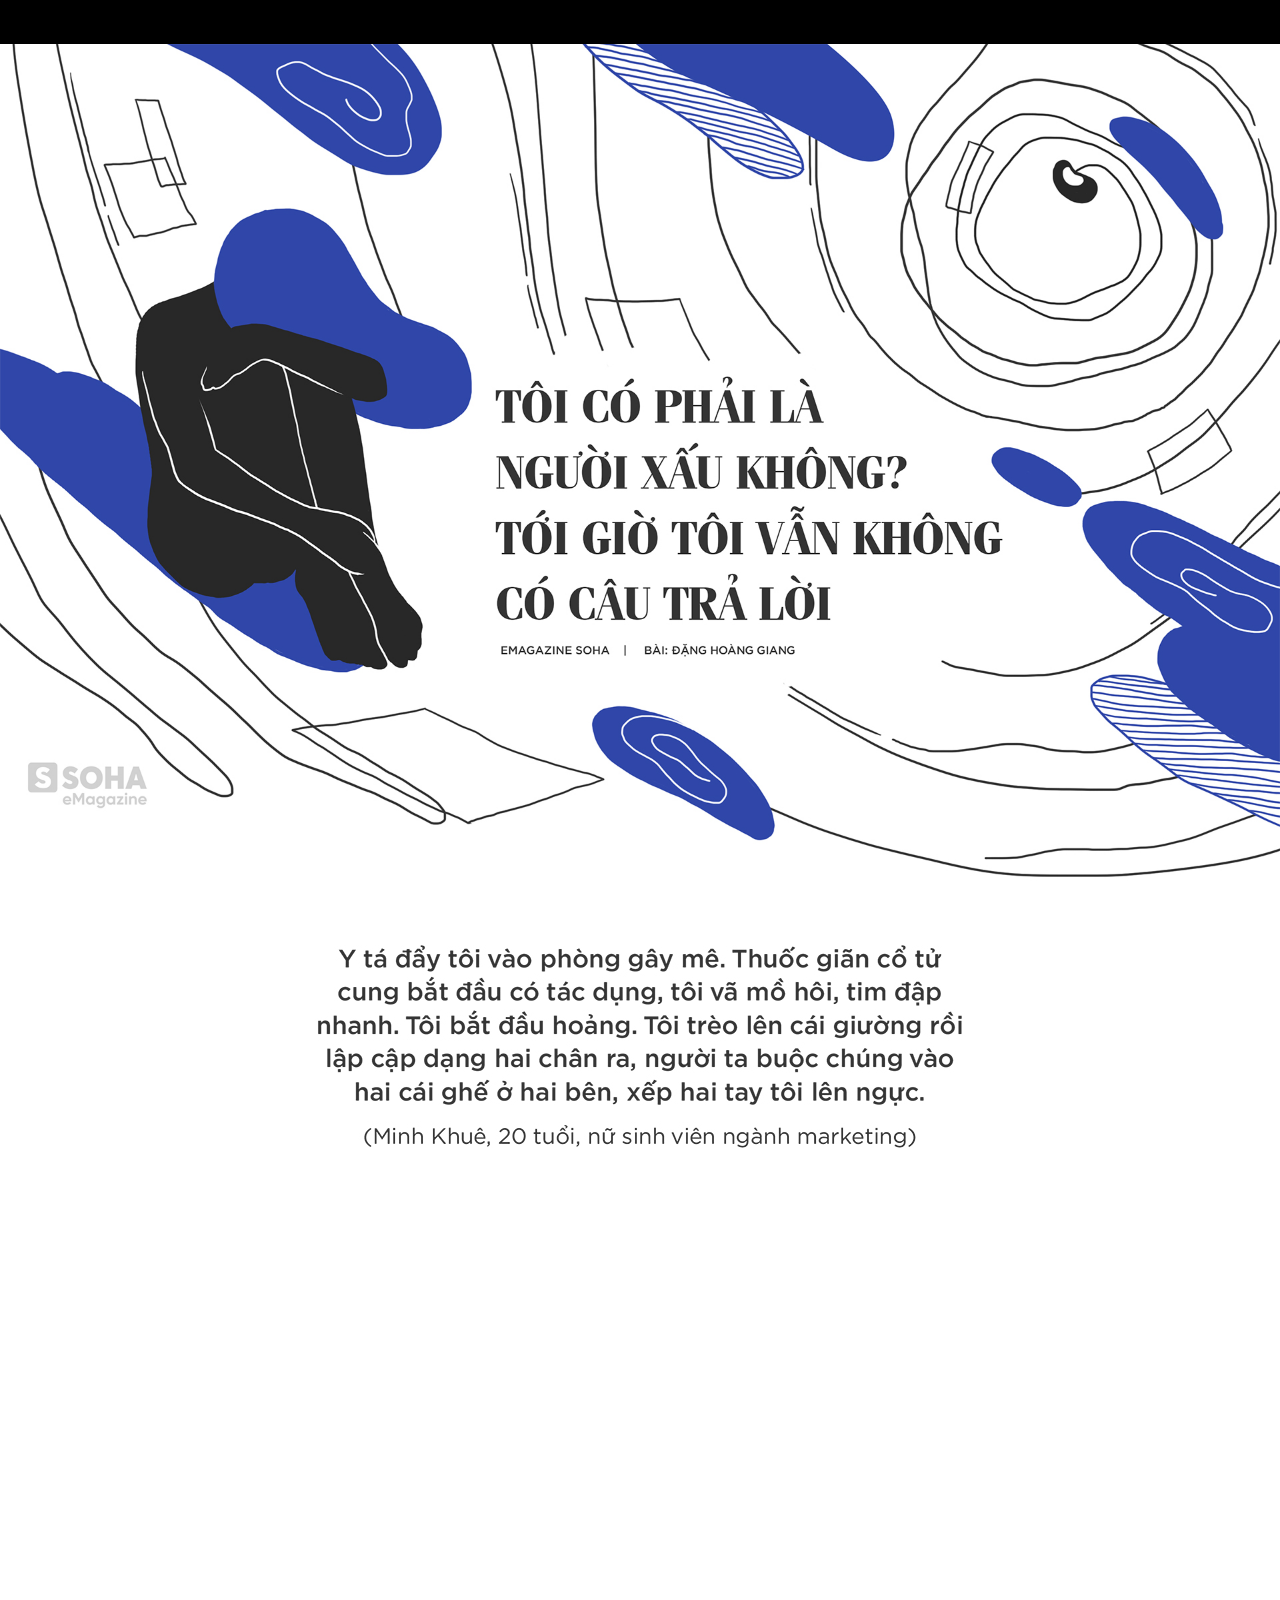
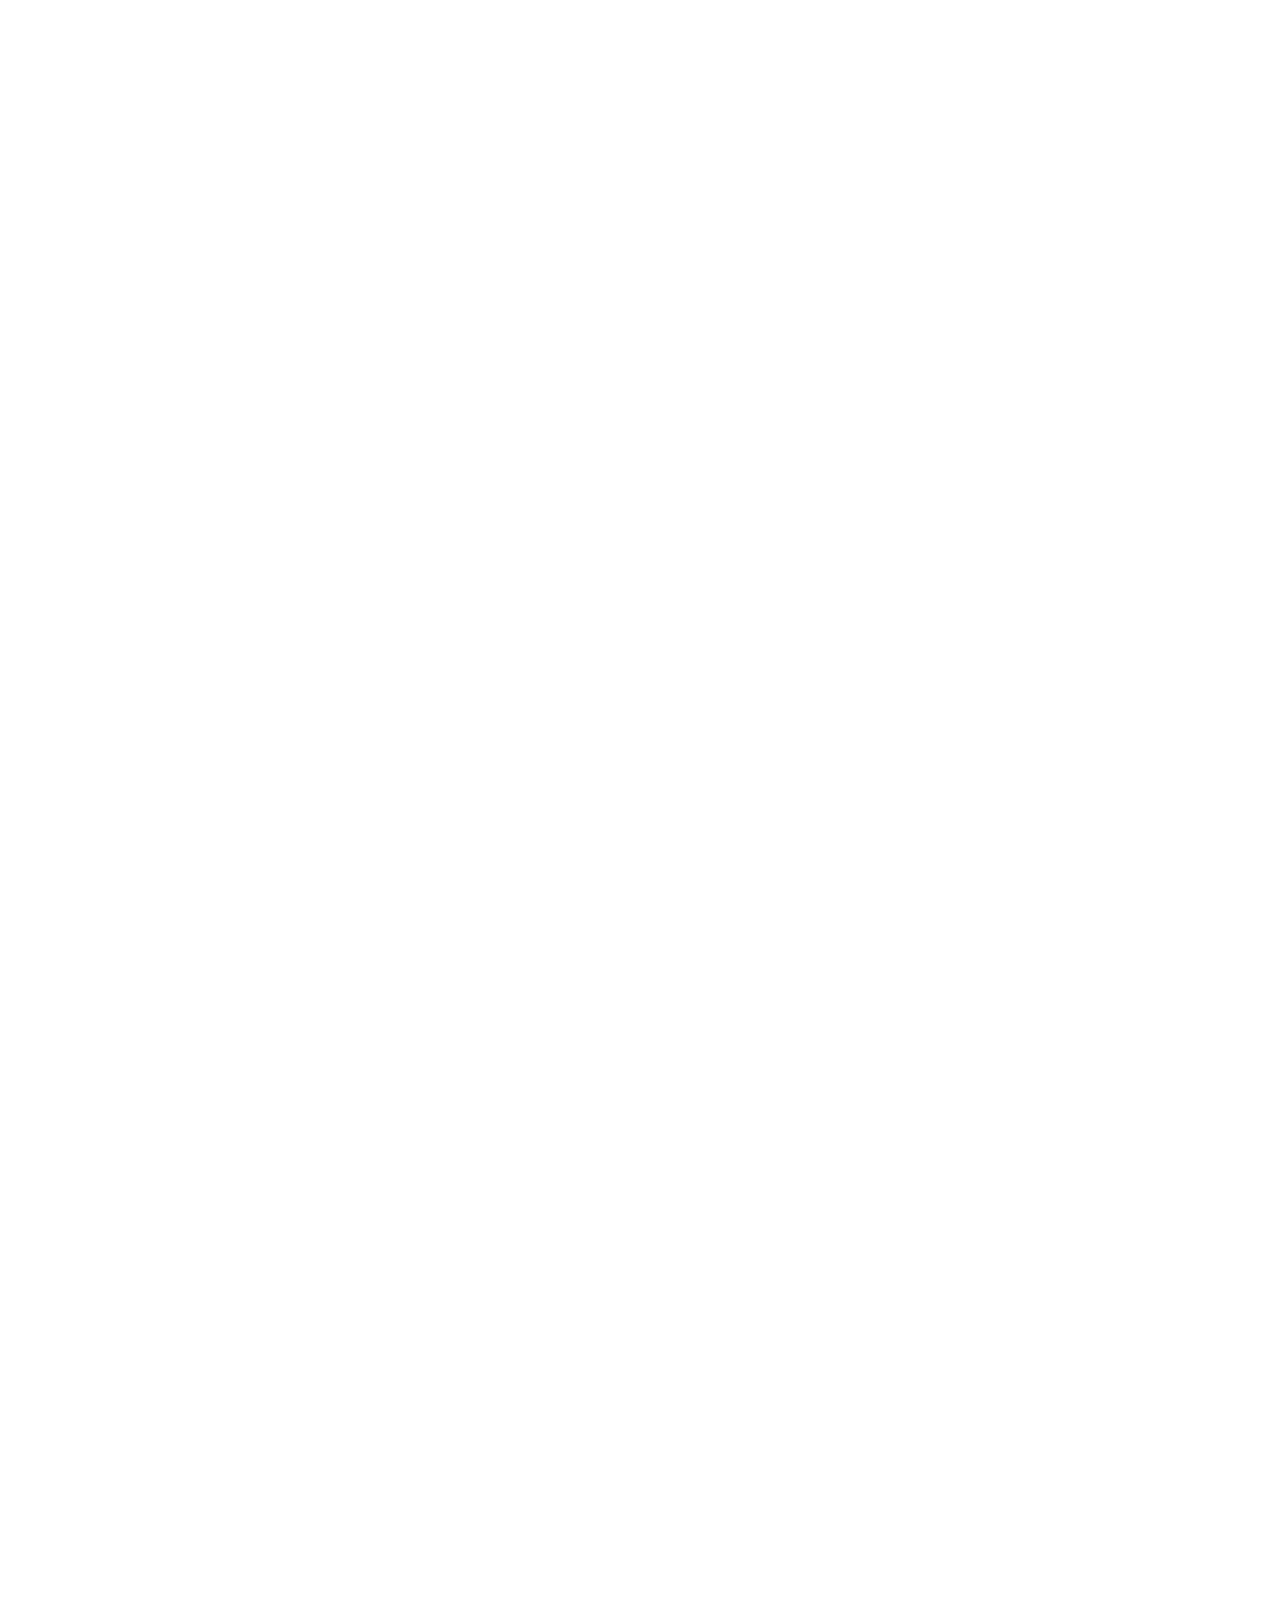
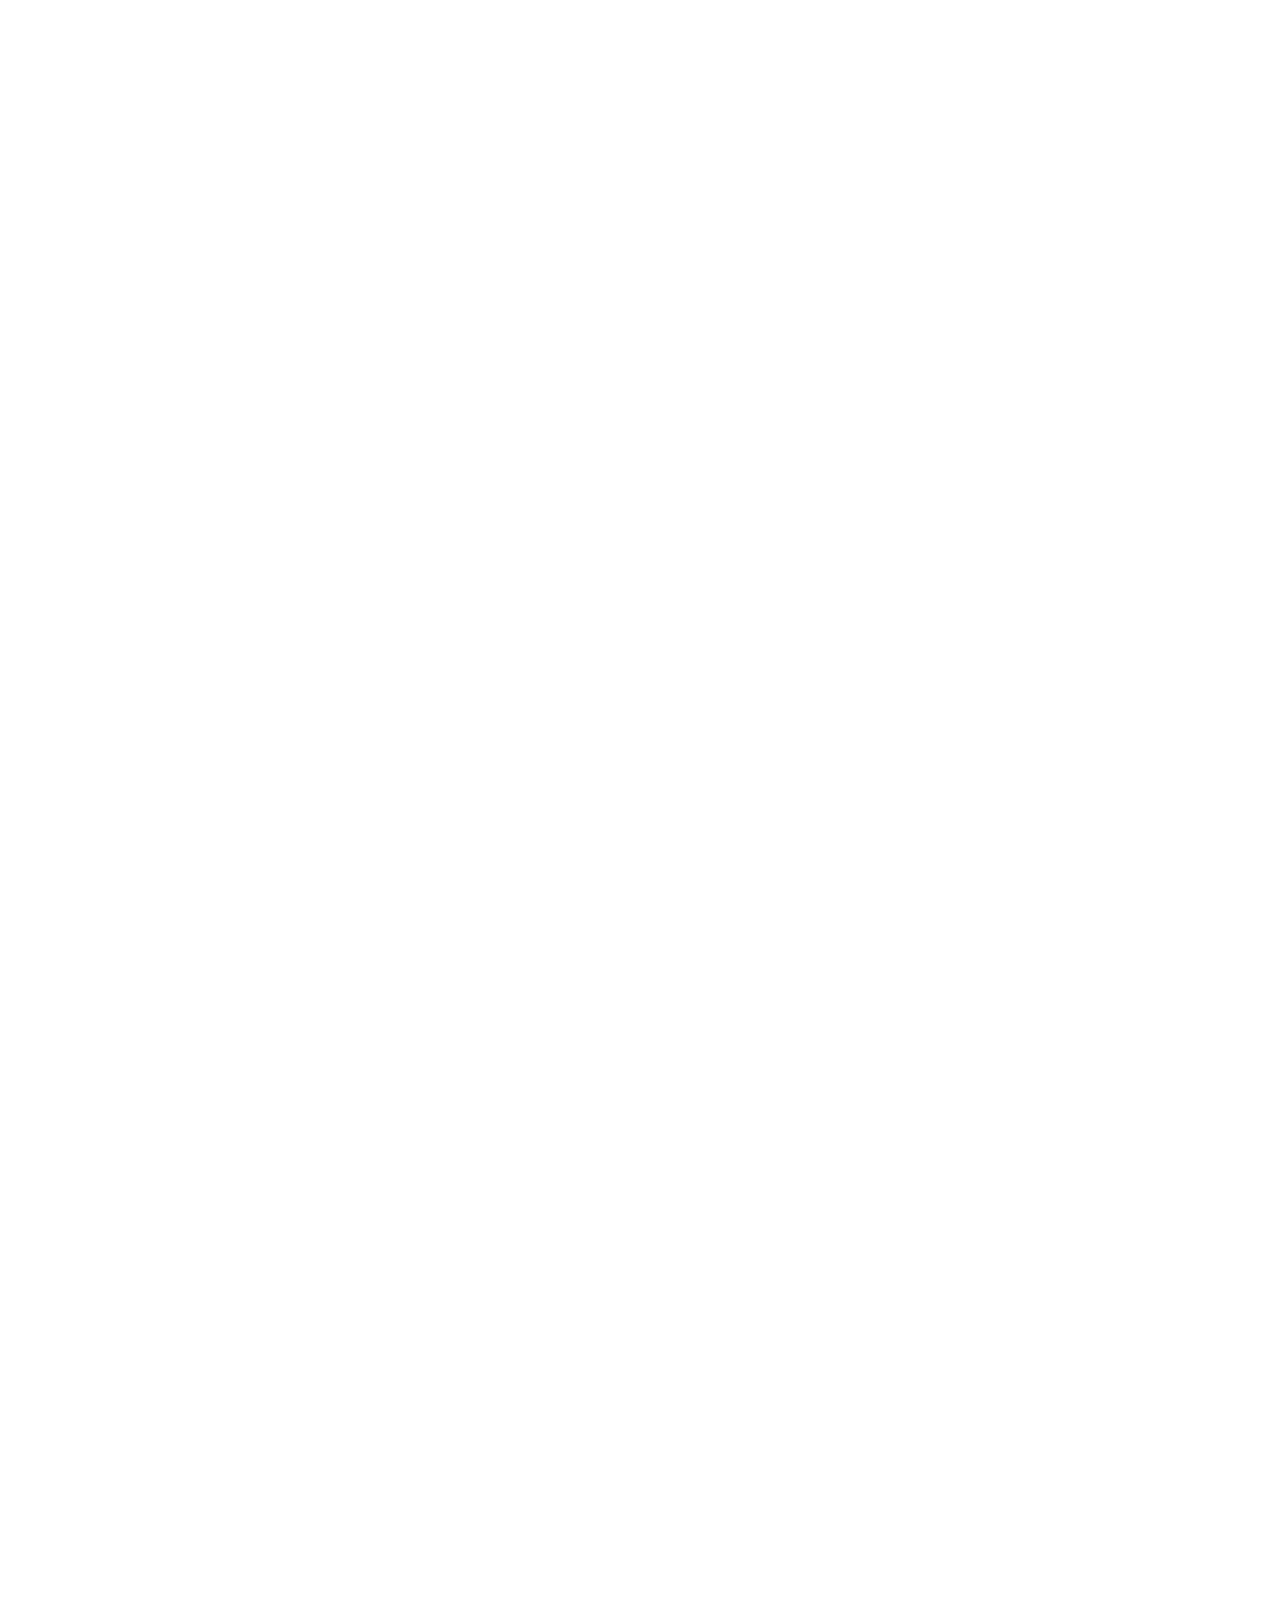
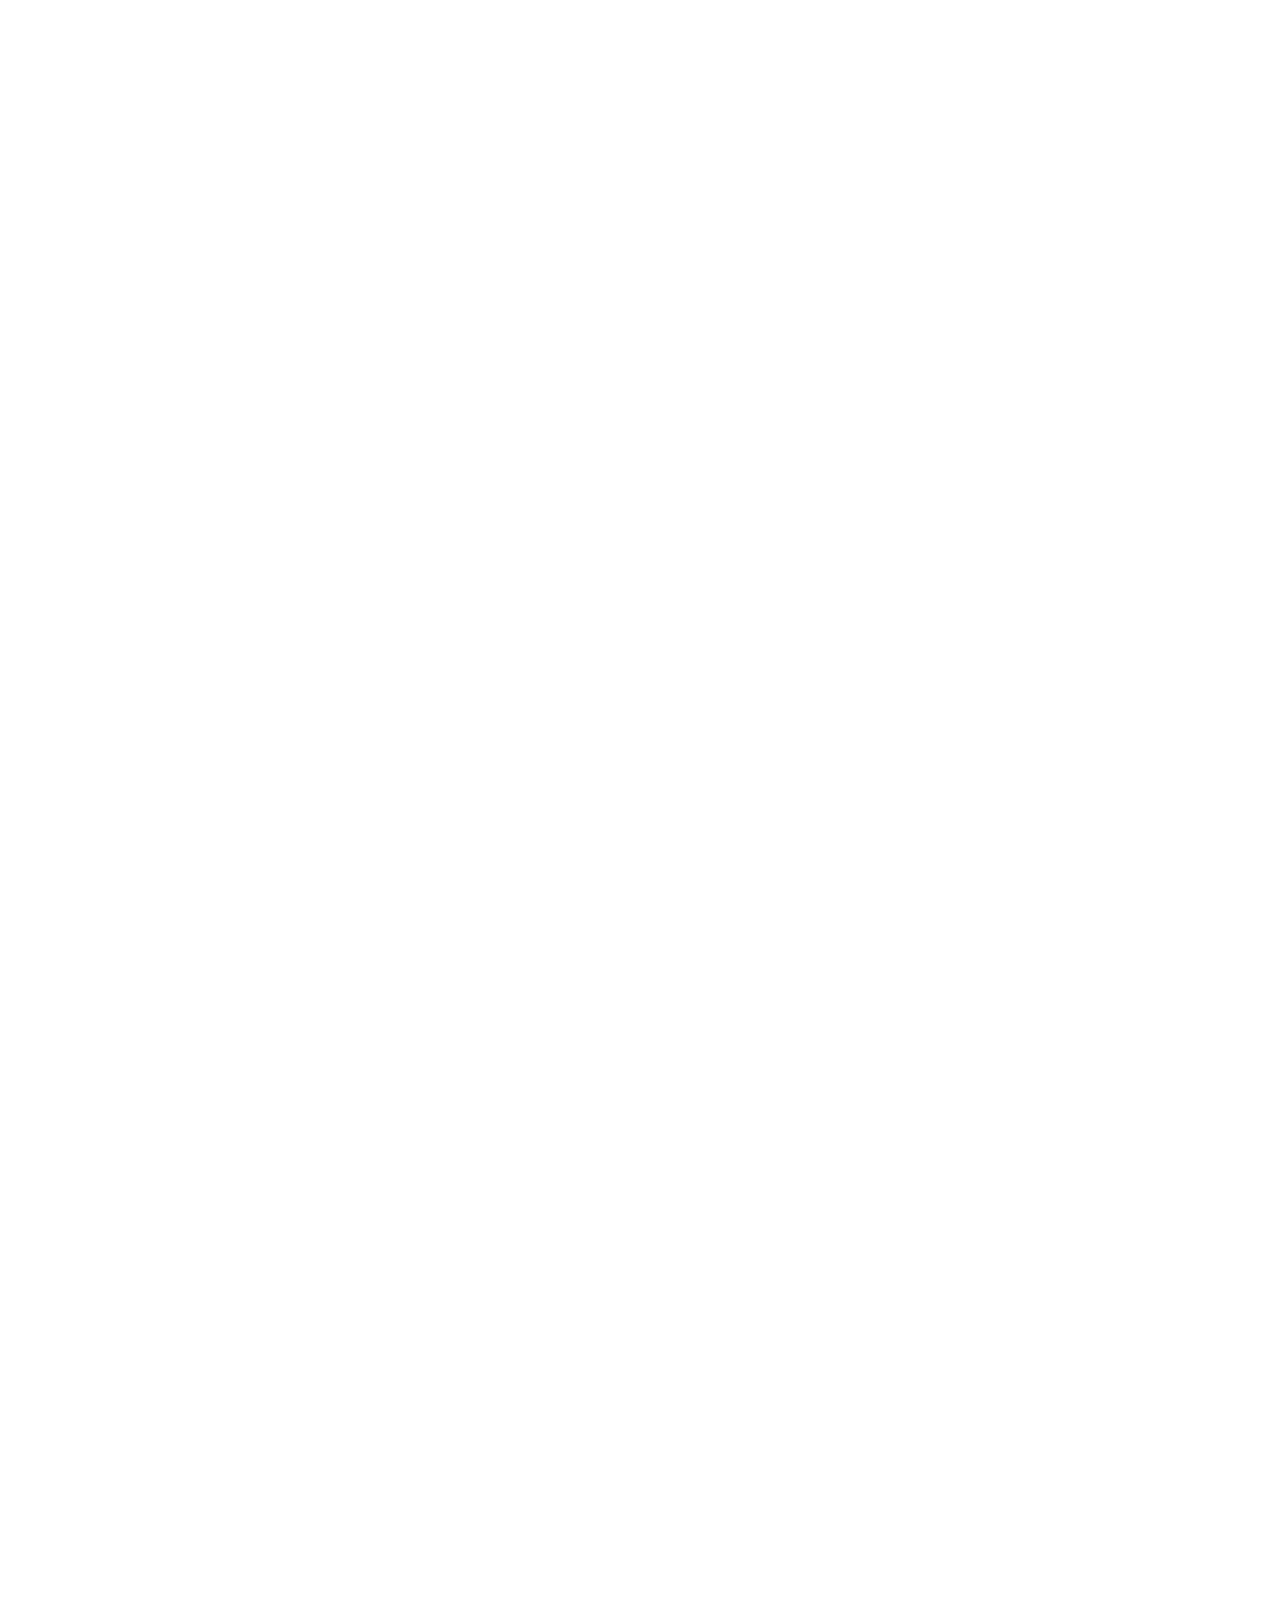
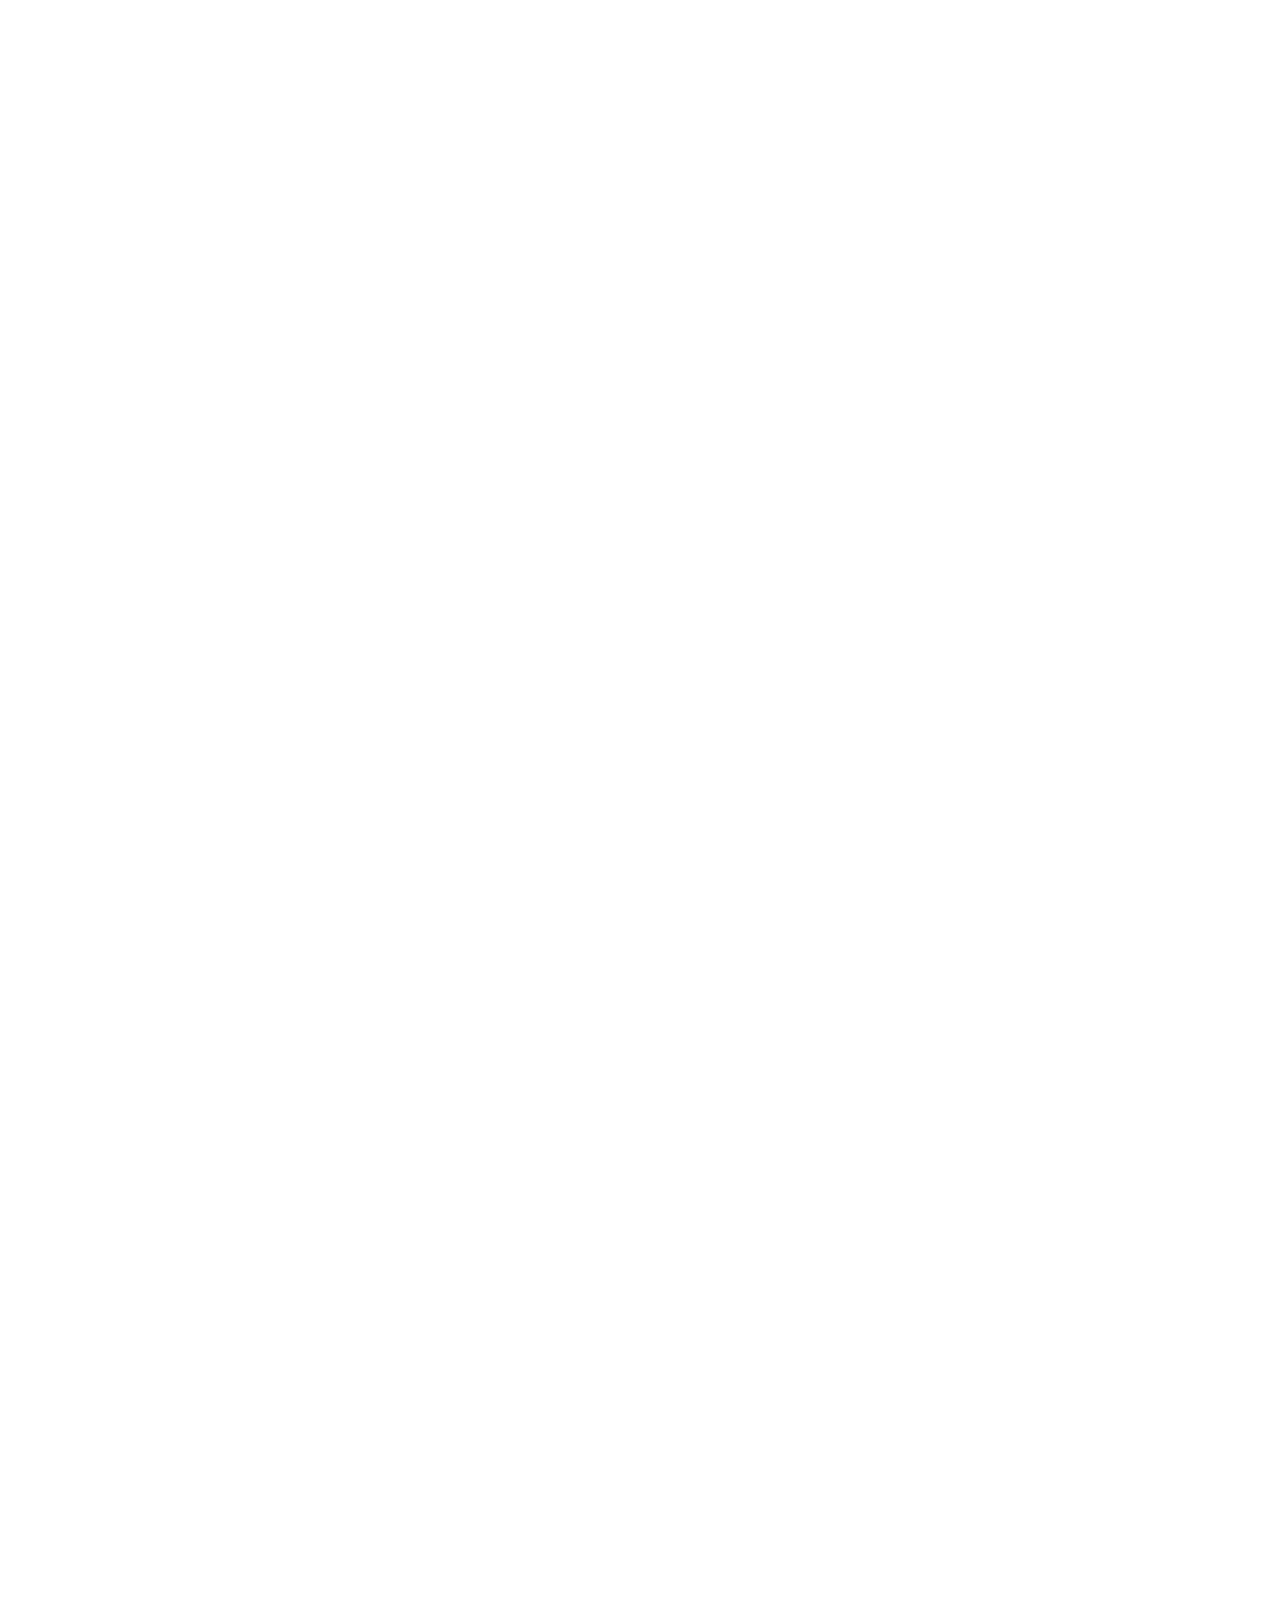
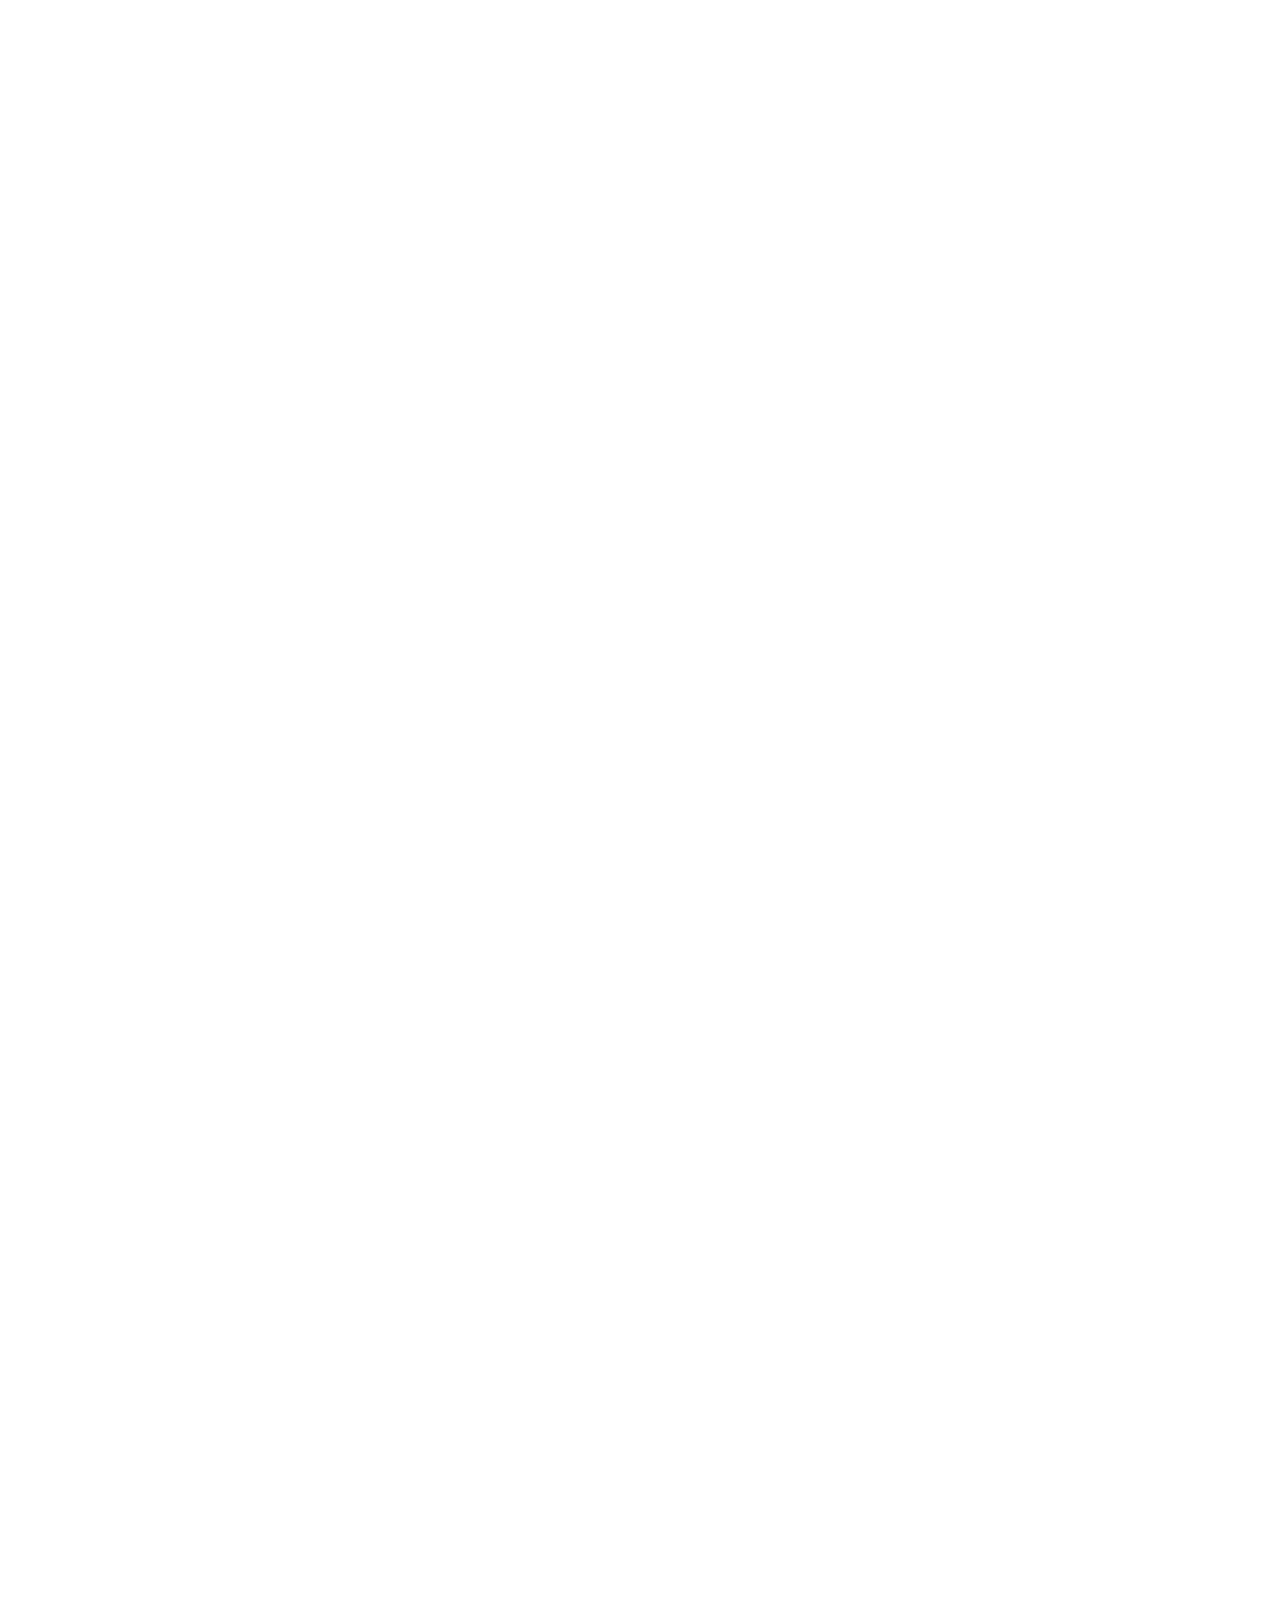
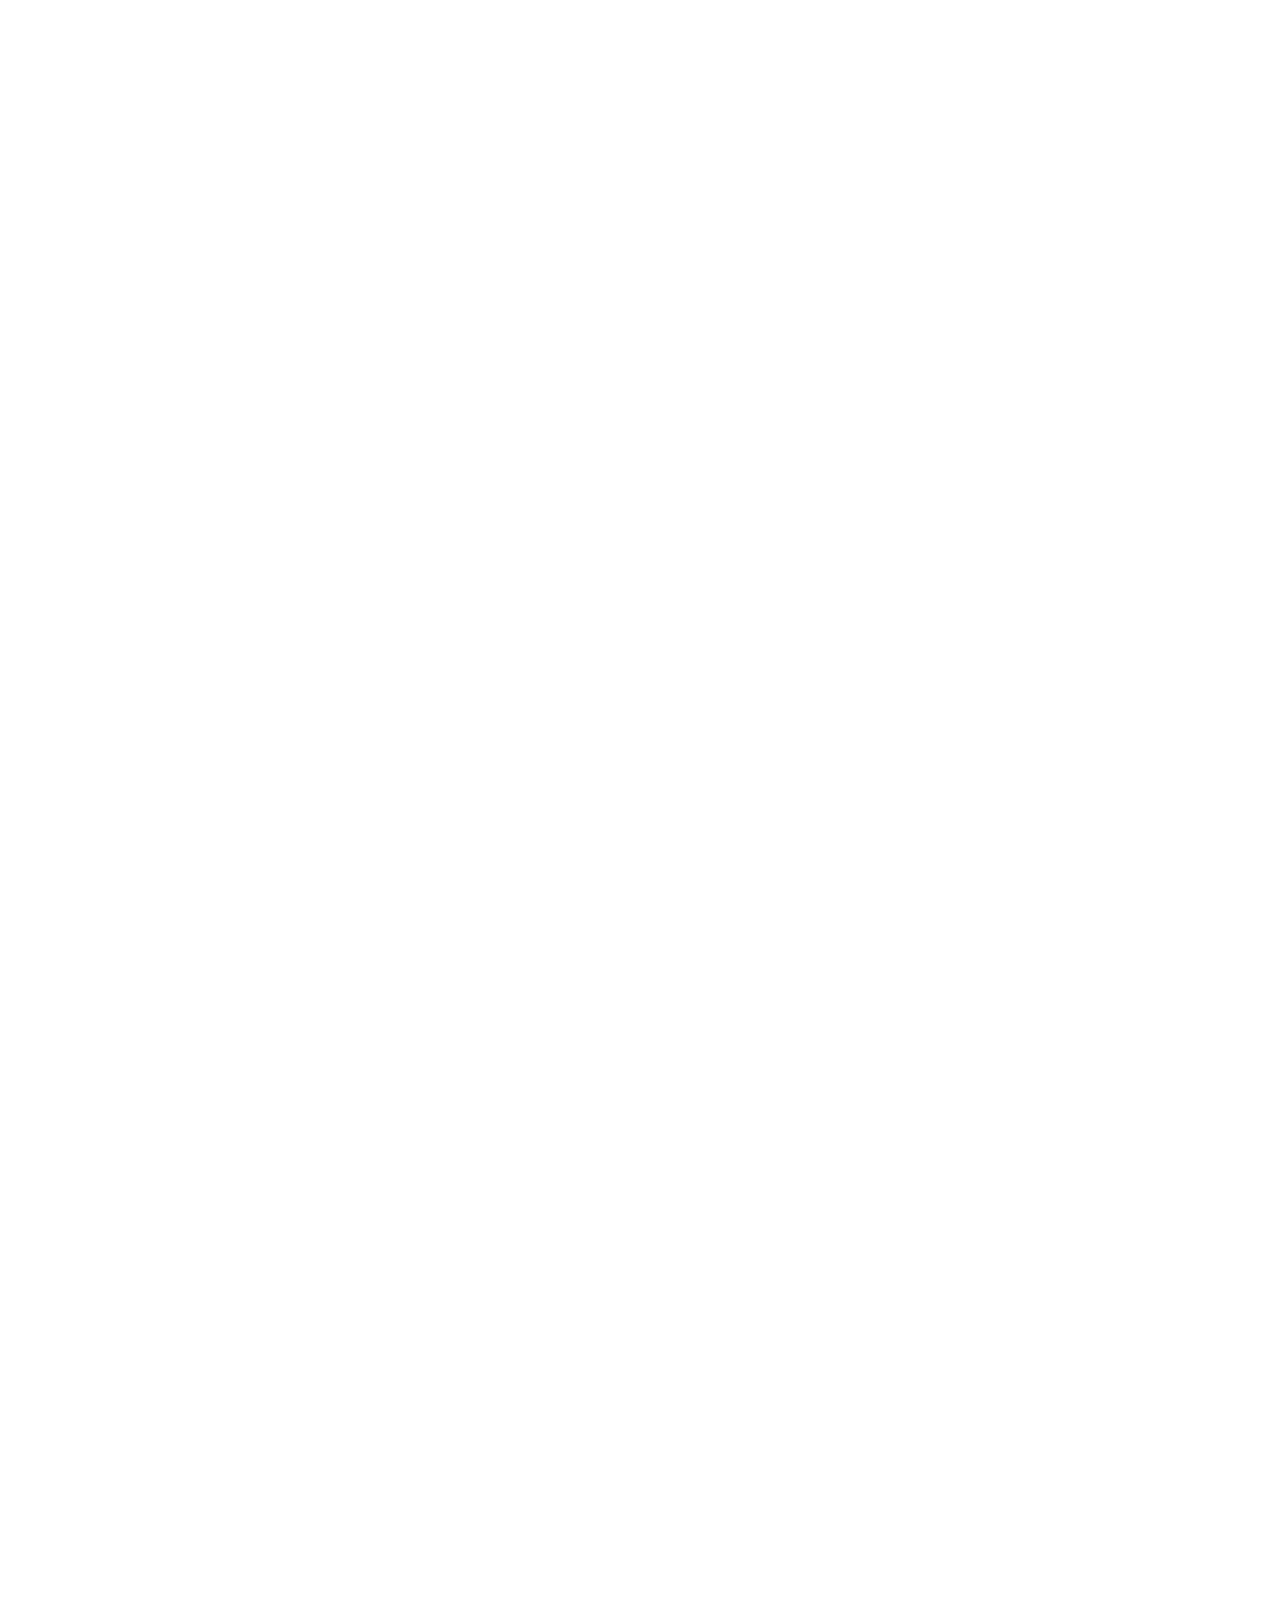
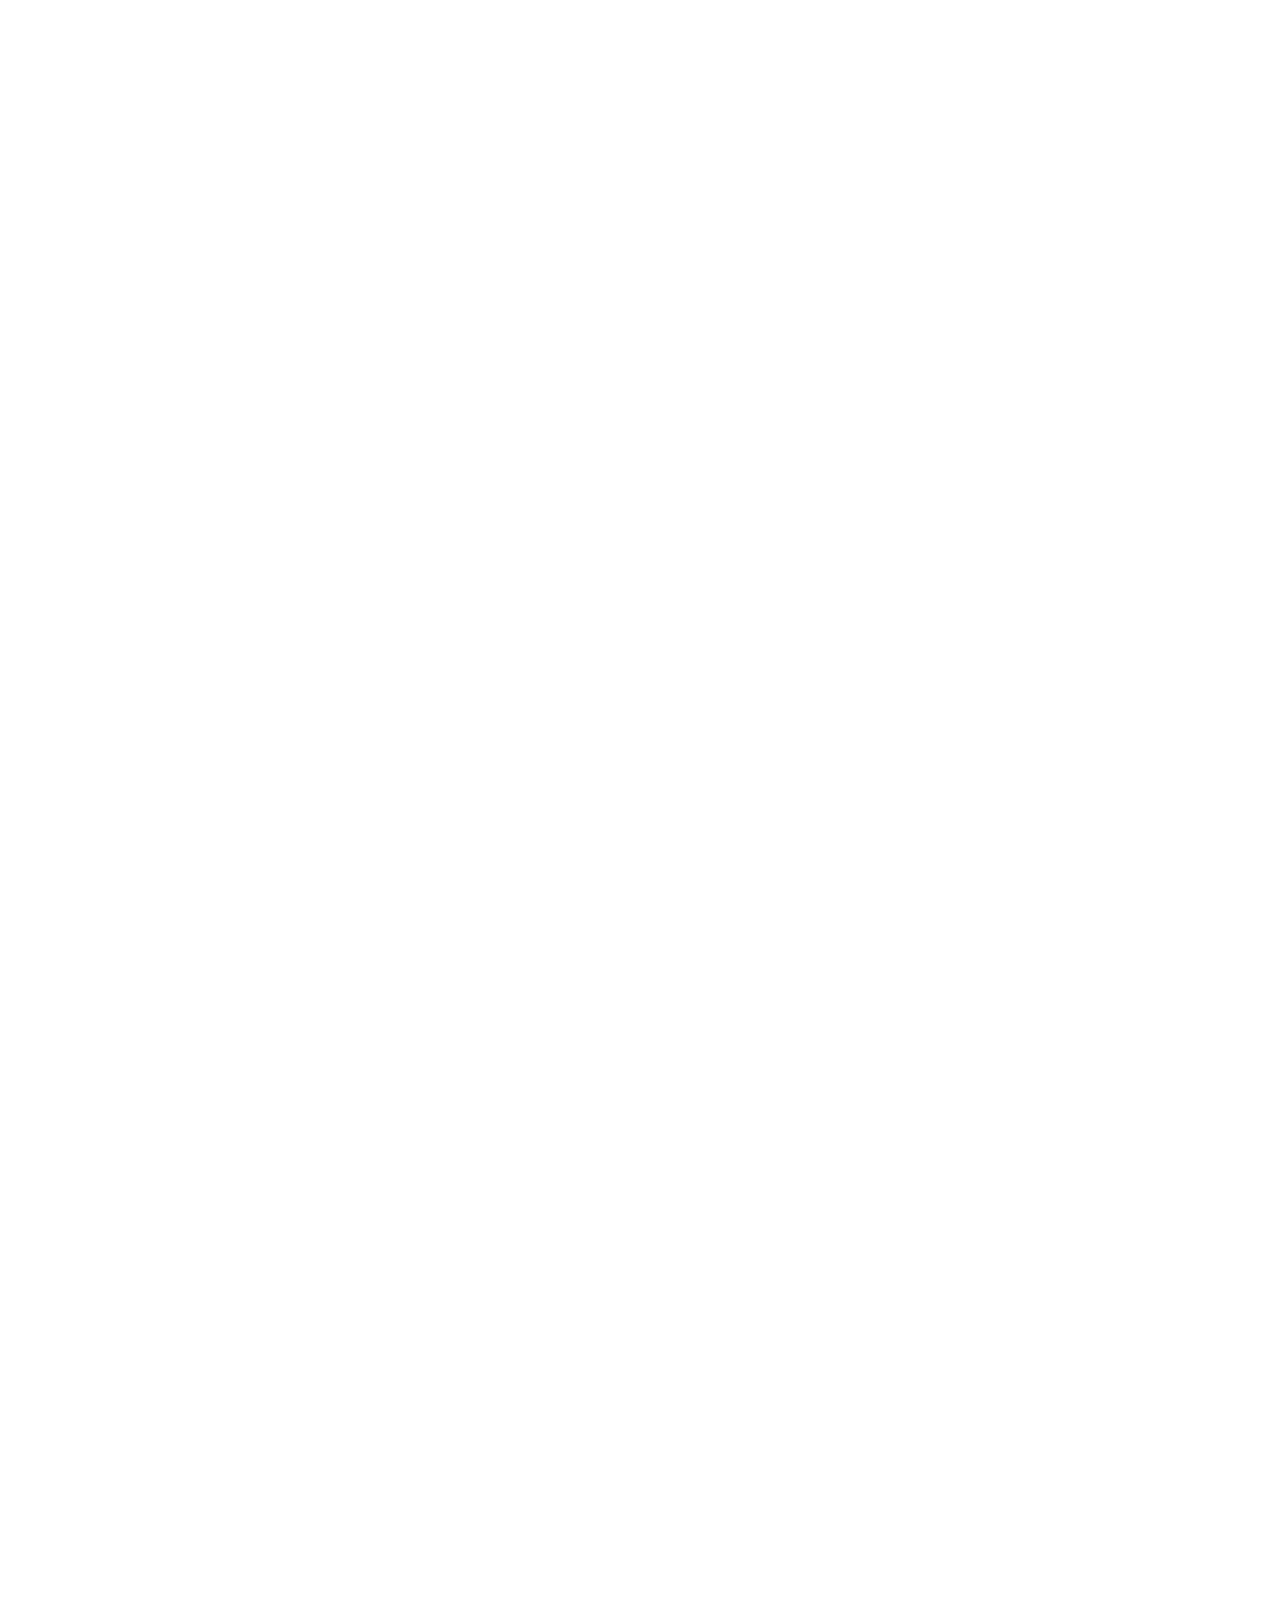
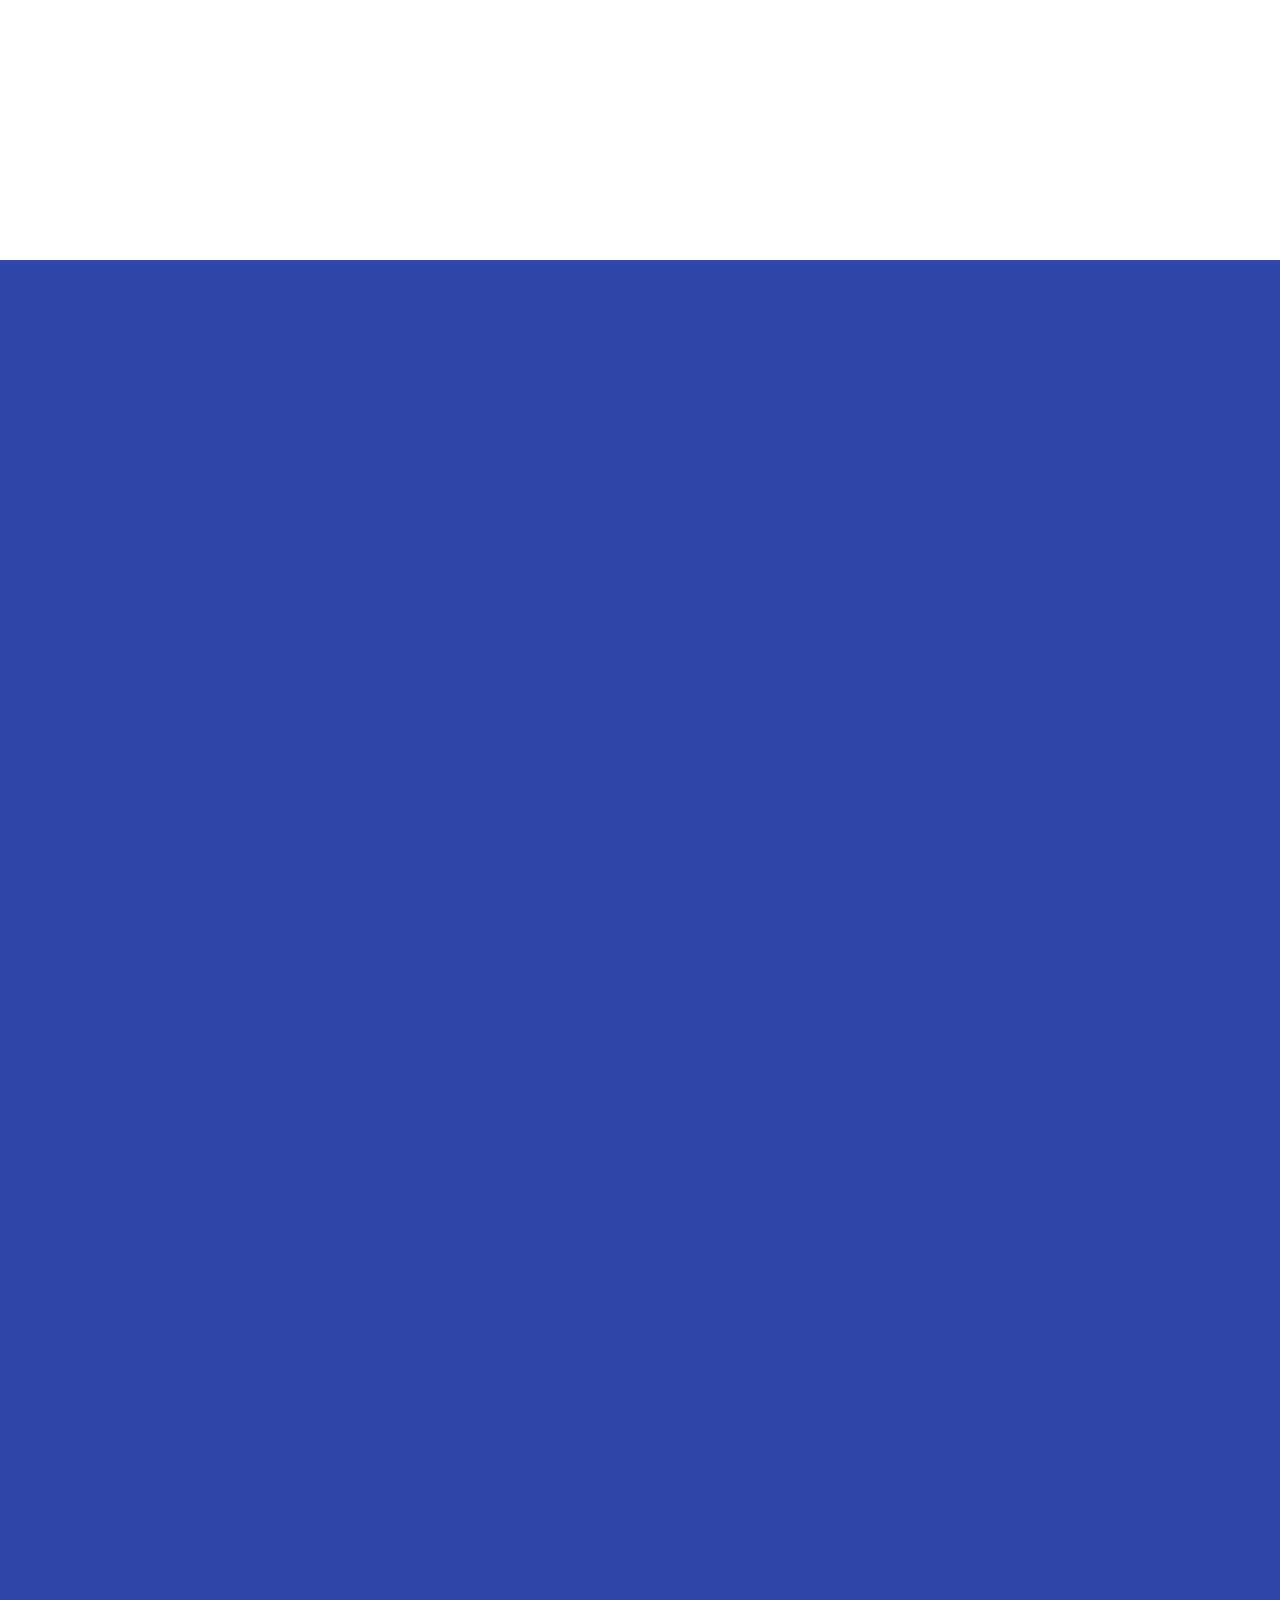
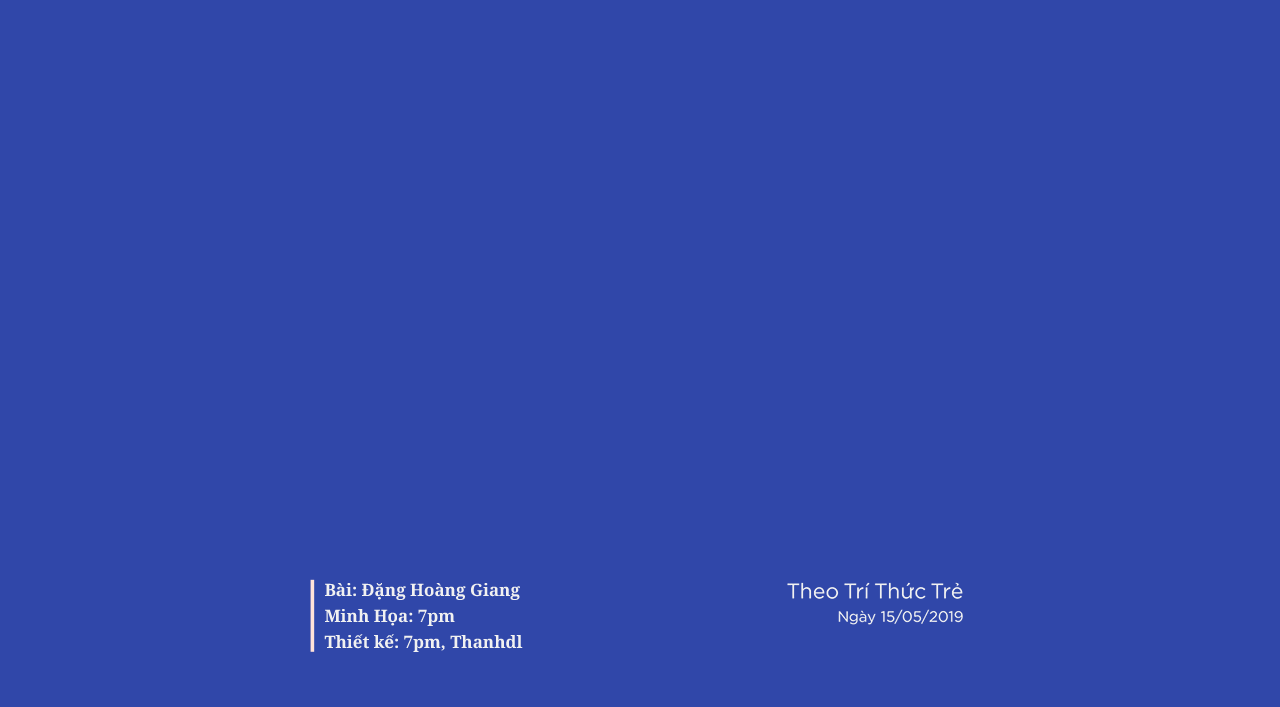
==== web/index.html @ 138446ac "z" ====
<!DOCTYPE html>
<html lang="en">
<head>
    <meta charset="UTF-8">
    <meta name="viewport" content="width=device-width, initial-scale=1.0">
    <meta http-equiv="X-UA-Compatible" content="ie=edge">
    <title>Tôi có phải là người xấu không? Tới giờ tôi vẫn không có câu trả lời</title>
    <link rel="stylesheet" href="css/reset.css">
    <link rel="stylesheet" href="css/fonts.css">
    <link rel="stylesheet" href="css/animate.css">
    <link rel="stylesheet" href="css/style.css">
    <script src="js/jquery-3.3.1.min.js"></script>
    <script src="js/wow.min.js"></script>
    <script>
        $(document).ready(function() {
            new WOW().init();
        })
    </script>
</head>
<body>
    <div class="emag-wrapper">
        <div class="emag-cover">
            <img src="images/cover.jpg" alt="">
        </div>

        <div class="emag-sapo w660">
            <img src="images/sapo.jpg" alt="">
        </div>

        <div class="emag-quote w980 wow fadeInUp" data-wow-duration="1s">
            <div class="w660">
                <p class="emag-quote-head"><span>Lời tòa soạn:</span></p>

                <p class="emag-quote-text">Khi xã hội nói về người trẻ, phần lớn đó là những lời phàn nàn. “Ích kỷ”, “lười”, “vô cảm”. Nhưng đã lâu lắm rồi, thậm chí có thể là chưa bao giờ, chúng ta ngồi xuống và nghiêm túc lắng nghe người trẻ. Chúng ta không biết gì về thế giới của họ, về những đau đớn, những vật lộn nội tâm, những niềm vui, những hy vọng của họ.</p>

                <p class="emag-quote-text">Tác giả Đặng Hoàng Giang muốn thay đổi điều này. Trong năm qua, trong khuôn khổ dự án “Tìm mình trong thế giới hậu tuổi thơ”, anh đã dành hàng trăm giờ đồng hồ để chuyện trò với người trẻ ở lứa tuổi 18 - 22, cái tuổi mà người ta không phải là trẻ em nữa, mà cũng chưa phải là người lớn độc lập. Anh đã đi qua hàng ngàn cập nhật Facebook và Instagram của các nhân vật, đã đọc nhật ký và blogs, đã xem tranh, nghe nhạc của họ, đã nói chuyện với bạn bè họ về họ.</p>

                <p class="emag-quote-text">Chúng tôi xin giới thiệu một số chân dung hậu tuổi thơ, để chúng ta có thể bước đầu biết hơn về người trẻ. Biết để có thể hiểu, hiểu để có thể đồng cảm, giúp đỡ, tha thứ và yêu thương. Xin lưu ý, mặc dù các nhân vật xưng “tôi” với người đọc, đây không phải là kết quả của một cuộc gỡ băng, mà là sản phẩm viết của tác giả Đặng Hoàng Giang.</p>
            </div>
        </div>

        <div class="emag-main">
            <div class="emag-title w980 wow fadeInUp" data-wow-duration="1s" style="margin-top: 60px;">
                <img src="images/title-1.jpg" alt="">
            </div>

            <div class="emag-content">
                <div class="w660 wow fadeInUp" data-wow-duration="1s">
                    <p>Trong thâm tâm tôi biết tôi là người tốt. Cho tới đầu hè vừa rồi, khi chuyện đó xảy ra. Một sáng thứ Sáu tôi thấy mình cùng bạn trai và một đứa bạn gái đi chung xe máy tới một phòng khám. Tôi mặc một cái áo kẻ cộc tay màu xanh navy, một cái quần ống rộng màu be và đi giày thể thao. Xe chạy bon bon trên đường, tôi nắm tay bạn trai và thấy đầu óc khá bình tĩnh. Anh ấy quay lại hỏi nhỏ lần nữa là tôi đã suy nghĩ kỹ chưa. Tôi gật đầu. Tôi đã quyết định rồi.</p>

                    <p>Tới nơi, đứa bạn tôi xông xáo hỏi chỗ này chỗ kia. Khi tôi khai mình hai mươi tuổi, chị nhân viên viết giấy ngửng lên nhìn tôi, trong mắt hơi có sự đánh giá, ít nhất là tôi cảm nhận vậy. Rồi tôi lũn cũn đi theo người ta như một cái máy, thử máu, đo điện đồ tim, khám cái này khám cái kia. “Ok, I’m doing this.” Tôi tự nhủ, “Không sao, mình có người yêu và bạn bên cạnh. Mọi thứ bình thường thôi.” Tôi ký vào tờ giấy rằng tôi đồng ý và tự nguyện và các thứ rồi đưa cho ông bác sĩ, ông ấy nhận xét, “Ôi, bạn này xinh thế.” Hai đứa ngồi thêm với tôi một lúc, tôi quan sát chúng lướt Insta, đùa cợt với nhau mấy câu.</p>

                    <p>Buổi tối hai hôm trước, khi tôi một tay cầm cái que thử, trên nó hiện hai vạch, tay kia che miệng khóc thì anh ấy ôm vai tôi và nói liên tục, “Anh có thể giúp gì được cho em? Bây giờ anh phải làm thế nào? Em nói cho anh với…” Tôi đẩy anh ấy ra. Tôi không biết tôi phải làm gì và tôi cũng chẳng biết là anh ấy có thể giúp tôi như thế nào.</p>
                </div>

                <div class="w980 wow fadeInUp" data-wow-duration="1s">
                    <img src="images/img-1.jpg" alt="">
                </div>

                <div class="w660 wow fadeInUp" data-wow-duration="1s">
                    <p>Sáng hôm sau, tôi thử lại, vẫn hai vạch. Lúc đó thì tôi đã quyết định là tôi không muốn giữ. Tôi không sẵn sàng, tôi còn chưa nuôi được mình huống hồ là nuôi người khác. Tôi còn có rất nhiều thứ phải làm trong cuộc sống, học hành, làm việc xã hội. Tôi quyết rất nhanh, mặc dù anh ấy vẫn thuyết phục tôi suy nghĩ thêm. Tối hôm đấy, chúng tôi cùng nhau lên mạng tìm phòng khám.</p>

                    <p>Bạn trai tôi và đứa bạn gái ra ngoài. Y tá đẩy tôi vào phòng gây mê. Thuốc giãn cổ tử cung bắt đầu có tác dụng, tôi vã mồ hôi, tim đập nhanh. Chỉ có mình tôi trong căn phòng rộng mênh mông, lạnh, toàn sắt. Đâu đó vẳng lại tiếng trẻ em gào khóc như điên và tiếng mẹ chúng dỗ dành không sao đâu không sao đâu. Sự bình tĩnh của tôi tan biến mất. Tôi bắt đầu hoảng. Tôi trèo lên cái giường rồi lập cập dạng hai chân ra, người ta buộc chúng vào hai cái ghế ở hai bên, xếp hai tay tôi lên ngực. Trong đầu tôi thoáng trôi qua ý nghĩ, “Hay là thôi nhỉ, hay là dừng lại nhỉ.”</p>

                    <p>Hôm qua, tôi lên mạng tìm hiểu. Họ bảo em bé dài cỡ một cm, đã có tim và một chút chi. Điều đó khiến tôi mất ngủ cả đêm. Ông bác sĩ quệt qua cái bông ướt ở dưới, tôi giật nảy mình. Giọng ông ấy vang lên như từ một nơi xa xôi, “Ơ bình tĩnh nào, bác chỉ mới sát trùng thôi.” Tôi run bắn lên và khóc ri rỉ. Tôi cần mẹ, cần một sự che chở. Mẹ sẽ biết là cần phải làm gì, đó là ý nghĩ cuối cùng của tôi trước khi sập xuống.</p>
                </div>
            </div>

            <div class="emag-title w980 wow fadeInUp" data-wow-duration="1s" style="margin-top: 90px;">
                <img src="images/title-2.jpg" alt="">
            </div>

            <div class="emag-content">
                <div class="w660">
                    <p class="wow fadeInUp" data-wow-duration="1s">Nhưng tôi không thể nói với mẹ được. Hồi học lớp Mười hai, cái hôm tôi biết là bị người yêu lừa dối, tôi cào cấu bản thân, cố gắng gột rửa những chỗ mà nó đã sờ vào tôi. Tôi kinh tởm hai bàn tay mình vì chúng đã đụng chạm vào người nó. Mãi một năm sau này tôi mới có thể chạm vào được bộ phận đấy của bạn trai sau của tôi. Buổi chiều hôm đó, đi làm về, thấy tôi rũ rượi, mẹ hỏi, “Chuyện gì đấy?” “Úi giời ơi,” mẹ phẩy tay sau khi biết chuyện, “có mỗi cái chuyện trẻ con thôi mà cũng khóc. Chia tay rồi thì thôi!” Tôi cảm thấy ê chề và biết là mẹ đã vừa đẩy tôi ra rất xa.</p>

                    <p class="wow fadeInUp" data-wow-duration="1s">Mấy tuần sau đó tôi chỉ ngủ từ hai giờ tới bốn giờ sáng rồi lại dậy khóc. Niềm tin của tôi vào con người đã hoàn toàn sụp đổ. Bạn trai tôi cũng là bạn thân nhất của tôi, người tôi tin tưởng nhất. Tôi phát chứng đau dạ dày, không lái xe máy được nữa, ngồi gục đằng sau xe bố để tới trường. Lúc đó mẹ vẫn dè bỉu, “Chỉ vì một thằng con trai mà đến nỗi thế…” Bữa tối, trên TV chiếu một chương trình về trầm cảm. Mẹ tôi phán, “Toàn bọn bị hâm.” Tôi bảo, “Thế thì con mẹ bị hâm đấy.” Mẹ không nói gì nữa.</p>

                    <img src="images/img-2.jpg" alt="" class=" wow fadeInUp" data-wow-duration="1s">

                    <p class="wow fadeInUp" data-wow-duration="1s">Nói thật là có những thứ tôi rất ngây thơ về bố mẹ. Ví dụ về cách họ phản ứng khi biết tôi uống thuốc tránh thai. Bố nhìn thấy cái vỉ thuốc trong phòng tôi và làm ầm ĩ lên. “Bố chịu con đấy. Bố không thể chấp nhận con được nữa.” Lúc đó tôi chỉ thấy buồn cười, thậm chí tôi còn nhắn tin cho mẹ, “Ôi con buồn cười về bố quá mẹ ơi.” Không ngờ mẹ cũng sồn sồn lên. “Thằng ấy là thằng nào? Mày làm với bao nhiêu đứa rồi? Bố mẹ vẫn nghĩ là con ngây thơ”. Rồi là mẹ rất thất vọng về con, con gái dễ dãi, sống buông thả, các thứ các thứ.</p>

                    <p class="wow fadeInUp" data-wow-duration="1s">Bị bất ngờ, tôi nói dối là mới làm với một người thôi. Nhưng tôi cũng căng, tôi không xin lỗi gì cả.</p>

                    <p class="wow fadeInUp" data-wow-duration="1s">“Ngày xưa bố mẹ cũng thế mà.” (Mẹ tôi có mang tôi trước khi bố mẹ cưới). <br /> “Nhưng phải xác định cưới thì mới làm”.</p>

                    <p class="wow fadeInUp" data-wow-duration="1s">“Ơ thế chưa cưới thì mẹ không được có nhu cầu à?”</p>

                    <p class="wow fadeInUp" data-wow-duration="1s">Mẹ im lặng.</p>

                    <p class="wow fadeInUp" data-wow-duration="1s">“Theo kiểu của mẹ thì thằng Hưng phải cưới đến ba vợ rồi.” Thằng Hưng, em tôi, kém tôi một tuổi và tụi bạn gái của nó đã có sex hết rồi.</p>

                    <p class="wow fadeInUp" data-wow-duration="1s">Mẹ tiếp tục ớ ra.</p>
                </div>

                <div class="emag-content-left w660 wow fadeInUp" data-wow-duration="1s">
                    <img src="images/img-3.jpg" alt="" class="w450">

                    <p>Mấy hôm sau là sinh nhật mẹ, tôi mua tặng mẹ một cái váy. Tôi cẩn thận để túi quà lên giường. Mẹ nói:</p>

                    <p>“Tao không cần của bố thí của mày. Mày đi với ai thì đi đi, đi với cái thằng nuôi mày đi.”</p>

                    <p>Mắt tôi tối xầm lại, tôi dắt xe máy ra cửa.</p>

                    <p>“Mày đi luôn đi, mày coi là mẹ mày chết đi.”</p>

                    <p>Tôi ngoảnh lại nói nhẹ, “Con chẳng hiểu sao mẹ lại nói thế, sao mẹ nói khó chịu thế”.</p>

                    <p>“Ừ, đúng rồi, mẹ mày khó chịu như thế đấy, mày đi đi.”</p>

                    <p>Thế là tôi đi luôn.</p>

                    <p>Mấy hôm sau, gói quà vẫn không được mở ra, cái túi bị vứt vào một xó. Tôi đem nó lên phòng, lấy cái váy ra mặc. Đến giờ tôi vẫn thấy bị tổn thương.</p>
                </div>
            </div>

            <div class="emag-title w980 wow fadeInUp" data-wow-duration="1s" style="margin-top: 120px;">
                <img src="images/title-3.jpg" alt="">
            </div>

            <div class="emag-content">
                <div class="w660 wow fadeInUp" data-wow-duration="1s">
                    <p>Thực ra tôi khá ngưỡng mộ bố. Những người làm ăn với bố đều ngưỡng mộ bố. Hồi còn có cửa hàng bán gas, bố tôi nhất quyết không tăng giá, trong khi các cửa hàng khác tăng hết rồi. Bố bảo, giờ gas đã đắt rồi mà mình lấy lãi nhiều thì khổ cho khách hàng. Ngày nào mẹ tôi cũng mắng, “Anh làm như thế thì làm sao mà giàu được.” Bố bảo là không cần gì nhiều, chỉ cần ngẩng cao đầu và buổi tối ngủ ngon là được rồi. Nói chung mọi đạo đức nghề nghiệp là tôi học được từ bố.</p>

                    <p>Thời gian trước khi mất, bà nội tôi sống thực vật, ăn bằng xi lanh, ăn ỉa trên giường thì bố tôi cũng là người dọn hết từ đầu đến cuối. Trước đó nữa, khi bà lẫn rồi và chửi mắng khiến bác tôi khóc bỏ đi thì bố vẫn kiên nhẫn thay bỉm cho bà. Những cái lẽ sống của bố rất là chắc chắn, tôi rất ngưỡng mộ, và tôi cũng muốn được như thế.</p>

                    <p>Nhưng chẳng bao giờ tôi nói chuyện được với bố. Trong một lớp học ngoại khoá về giao tiếp phi bạo lực, chúng tôi làm một bài tập là gọi cho những người thân, những người ảnh hưởng nhiều nhất tới cuộc đời mình hiện nay. Với mỗi người mình nói với họ những điểm tốt ở họ, và mình hỏi họ về những điểm tốt mà họ thấy ở mình.</p>
                </div>

                <div class="w980 wow fadeInUp" data-wow-duration="1s">
                    <img src="images/img-4.jpg" alt="">
                </div>

                <div class="w660 wow fadeInUp" data-wow-duration="1s">
                    <p>Tôi gọi cho mẹ đầu tiên, cho bốn người ở giữa rồi tới bố. Với mẹ, tôi nói là tôi ngưỡng mộ mẹ vì mẹ tháo vát, mẹ giỏi việc cơ quan lẫn đảm việc nhà. Mẹ làm trưởng một chi nhánh ngân hàng, một công việc mà tôi nghĩ là rất phức tạp. Gia đình tôi có cái nhà năm tầng và một ô tô, tiền mẹ kiếm là chính. Rồi tôi hỏi điểm tốt của con là gì. Mẹ nghĩ một lúc rồi nói mặc dù tôi rất hay cãi nhưng mà là cãi có lí. Tôi giỏi, tôi thông minh, tôi làm những cái mà mẹ không biết làm.</p>

                    <p>Đến lượt bố, tôi nói là bố rất có mắt thẩm mỹ, cái gu nghe nhạc của bố rất hay, rồi sở thích đồ cổ của bố tạo cho tôi những hứng thú về nghệ thuật (cái này thì tôi hơi cường điệu một chút). Tôi nói bố có những phẩm chất mà không phải ai cũng có được. Bố nói, “Ừ.” Rồi tôi hỏi bố về điểm tốt ở tôi. Bố nói bố không biết, tầm một tháng nữa bố mới nói cho tôi biết được. Tôi tưởng là bố đùa, nhưng bố bảo, “Không, thật mà, bố chả biết điểm tốt gì ở con thật”.</p>
                </div>
            </div>

            <div class="emag-title w980 wow fadeInUp" data-wow-duration="1s" style="margin-top: 90px;">
                <img src="images/title-4.jpg" alt="">
            </div>

            <div class="emag-content">
                <div class="w660 wow fadeInUp" data-wow-duration="1s">
                    <p>Tôi giận bố cả ba tháng sau đó. Trước tôi hay kể những thứ linh tinh, về đứa này đứa kia, những chuyện vớ vẩn, nhưng tôi không làm vậy nữa. Tôi nghĩ bố không quan tâm, hoặc tôi sợ phiền bố. Khi người ta không quan tâm tới những cái mình quan tâm thì mình rất xấu hổ. Tôi ru rú trên phòng, xuống ăn thì nhát gừng. Nhưng tôi không nghĩ là bố nhận ra sự thay đổi của tôi.</p>

                    <p>Vậy nên tôi không thể kể chuyện này với bố mẹ tôi được. Họ sẽ cho rằng tôi là đứa tạo nghiệp, gây tội. Họ sẽ rất hung dữ.</p>

                    <p>Cuối giờ chiều, tôi rời phòng khám nhưng không muốn về nhà ngay để bố mẹ không thấy tình trạng phờ phạc của tôi. Tôi và bạn trai tới một party. Tôi ngồi một chỗ, cốc nước chanh trên tay, quan sát mọi người và tự hỏi, “Liệu có phải đứa này vừa mới phá thai? Có phải đứa kia mới mất người thân không nhỉ?” Tôi vẫn nói chuyện bình thường với mọi người, không ai biết điều gì vừa xẩy ra với tôi cả. Tối tôi về nhà muộn để tránh mọi người. Tôi leo lên giường và bịt miệng khóc nức nở, mãi không ngừng được.</p>
                </div>

                <div class="emag-content-right w660 wow fadeInUp" data-wow-duration="1s">
                    <img src="images/img-5.jpg" alt="" class="w450">

                    <p>Những tháng sau tôi bị sụt cân và mất ngủ. Tới giờ đã là nửa năm sau khi tôi, tôi đình chỉ thai, tôi muốn dùng cái từ này hơn, nhưng tôi vẫn bị nặng nề. Mỗi buổi sáng, như bị ma làm, cứ tỉnh dậy là tôi lại vào mạng google về phá thai, abortion, đọc về các đau khổ, chấn thương tâm lý liên quan rồi tự dằn vặt mình. What the fuck? Tôi cũng không hiểu được mình. Chị họ của con bạn tôi cũng bỏ thai. Hôm trước đó, chị nó post lên Instagram, “Con ơi, bố mẹ vẫn muốn chơi.” Hôm sau: một cái ảnh hai đứa đang đạp vịt trên hồ.</p>

                    <p>Tôi không phán xét họ, nhưng có lúc tôi ước mình bớt não đi một tí cho đỡ phải nghĩ nhiều.</p>
                </div>

                <div class="w660 wow fadeInUp" data-wow-duration="1s">
                    <p>Nhưng tôi vốn là đứa hay suy nghĩ. Cuối cấp Hai, mẹ hay cầm mắc áo quật tôi mỗi lần tôi bị điểm kém. Buổi tối tôi cầm cái compa hay cái kềm cắt móng tay, những thứ có đầu nhọn, ngửa cổ tay lên, rồi rạch. Tôi muốn trừng phạt mẹ, trừng phạt cả bản thân nữa. Tôi hay rạch tay vào đêm muộn, hoặc kể cả giữa trưa, nếu như trước đó tôi và mẹ cãi nhau.</p>

                    <p>Những lúc đó tôi thấy tức mẹ và tức bản thân, tôi cảm thấy trong người bị dồn nén khủng khiếp, không thể chịu đựng được nữa. Tôi phải làm thế để xả ra, để đỡ cảm thấy bứt rứt trong người. Rạch nhẹ thì không thấy gì, mạnh tay lên chút thì sẽ dễ chịu hơn. Ít ra là mình còn cảm nhận được cái gì đó. Chắc là bố mẹ tôi không biết gì, những lúc ăn tối tôi toàn úp hai tay xuống dưới bàn.</p>

                    <p>Cũng có những lúc tôi vui vẻ, thậm chí tôi và bạn trai còn đùa với nhau, “Nếu mà được sinh ra thì không biết là nó sẽ có lông mày giống em hay giống anh nhỉ?” Hay “Cả hai đứa mình đều lười nên chắc con mình sẽ lười chảy thây nhỉ”. Những lúc đó tôi thấy khá ok. Nhưng tối đến thì tôi lại thấy buồn thảm thiết, chỉ muốn chết thôi. Một đứa em tự nhận là biết nhiều về tâm linh và tử vi bảo tôi là, “Hình như em bé đang đi theo chị.” Thế là tôi tự nhiên cảm thấy có cánh tay vòng qua ôm mình, thấy ấm hơn hẳn. Tôi cũng không biết thế nào nữa. Tôi sợ.</p>
                </div>
            </div>

            <div class="emag-title w980 wow fadeInUp" data-wow-duration="1s" style="margin-top: 90px;">
                <img src="images/title-5.jpg" alt="">
            </div>

            <div class="emag-content">
                <div class="w660 wow fadeInUp" data-wow-duration="1s">
                    <p>Tôi và bạn trai cãi nhau suốt. Tôi cho rằng anh ấy chỉ buồn vì thương tôi thôi, chứ không phải vì thương em bé. Tôi nói là hãy để tôi chịu đựng một mình, anh muốn đi thì cứ đi đi. Anh ấy khổ sở bảo là anh ấy không định đi đâu cả. Tôi căm ghét anh ấy. Anh ta chả phải chịu cái gì cả. Trong lúc tôi khóc anh ấy chỉ ôm tôi, nhìn lên trần nhà, và chả nói năng gì để an ủi cả. Tôi chui vào nhà tắm khóc tiếp thì anh ấy đi nấu cơm chứ không gõ cửa hỏi tôi có ổn không. Tôi quan sát anh ấy đi lại trong nhà và tôi cảm thấy thật ghét. Nhưng thực sự thì tôi rất yêu người ấy, tôi cũng không hiểu nữa, vừa rất căm ghét vừa rất là yêu ấy.</p>

                    <p>Cái ngày mà tôi nhìn thấy chiến dịch “Mẹ ơi, đừng giết con” trên Facebook, tôi rúm cả người lại như là bị đâm. Họ muốn ra luật cấm phá thai. Buổi tối, tôi mơ thấy mình làm tình với bạn trai. Không hiểu sao, mẹ biết được và đi rêu rao với tất cả mọi người. Tôi đi tới đâu cũng bị cười cợt. Vừa chuẩn bị qua đường thì bỗng có một ai đó gí sát vào mặt mình và hét, “ĐỒ PHÁ THAI!” Đằng sau tôi một nhóm người bắt đầu chỉ trỏ, xì xào. Tôi hốt hoảng bỏ chạy thì va ngay vào mẹ, mẹ thảng thốt, “Con phá thai à?” Tôi không thể chối cãi được nữa. Tôi choàng tỉnh dậy và cảm thấy cực kỳ tồi tệ.</p>
                </div>

                <div class="w980 wow fadeInUp" data-wow-duration="1s">
                    <img src="images/img-6.jpg" alt="">
                </div>

                <div class="w660 wow fadeInUp" data-wow-duration="1s">
                    <p>Bạn trai tôi vẫn đang làm việc bên cạnh. Tôi cắn cái mép chăn trong miệng để không khóc ra tiếng. Tôi không muốn ảnh hưởng tới anh ấy, khiến anh ấy thấy bất lực, thấy có lỗi. Tôi sợ làm tình nhưng muốn bị trừng phạt bằng việc anh ấy hùng hục bên trên tôi, bởi tôi không xứng đáng nhận được những gì dễ chịu. Tôi xứng đáng bị anh ấy làm đau.</p>

                    <p>Hôm sau, cảnh bị hét trong giấc mơ cứ trở đi trở lại. Cái giọng hét ấy nhay đi nhay lại là nếu như mày coi là mày không có lỗi thì mày nhầm rồi, Khuê à, mày có lỗi đó, mày là đồ phá thai, đồ giết người. Tuần đó toàn những chuyện buồn. Tôi thấy mình không có giá trị gì, không làm nổi một việc gì. Cuối tuần tôi mua bánh đa kê, thứ bố tôi rất thích, nhưng tôi lại về muộn, lúc đó cái bánh đa kê đã ướt sũng. Bố tôi bảo, “Ướt sũng thế này thì làm sao mà ăn được.” Tôi mua với tâm trạng cực kỳ mong bố vui lên vì bà nội tôi mới mất vậy mà tôi cũng không làm nổi. Mọi thứ cứ dồn dập, kinh hãi.</p>
                </div>
            </div>

            <div class="emag-title w980 wow fadeInUp" data-wow-duration="1s" style="margin-top: 120px;">
                <img src="images/title-6.jpg" alt="">
            </div>

            <div class="emag-content">
                <div class="w660 wow fadeInUp" data-wow-duration="1s">
                    <p>Trong thâm tâm tôi biết tôi là một người tốt. Trước kia, trước khi chuyện đó xẩy ra, thì là như vậy. “Người gieo trồng thấu cảm”. Tôi viết trên bìa cuốn sổ tay của tôi như vậy. “Kẻ phá huỷ định kiến”. “Người đập vỡ khuôn mẫu”. Rồi lại, “Bậc thầy của thấu cảm”. Tôi rất thích chữ này, tôi đã tham gia rất nhiều dự án và chương trình về nó.</p>

                    <p>Thế nên là Tết năm ngoái tôi cạo trọc đầu. Đập vỡ khuôn mẫu và định kiến mà. Tối hôm đó, tôi đội cái mũ lụp xụp trên đầu nhưng vẫn bị phát hiện. Mẹ véo tai tôi, ầm ĩ lên, “Chả hiểu cái giống gì ở đâu ra. Dị hợm!”</p>

                    <p>May là đúng dịp đó thì tôi bắt đầu đi làm, đúng ngành, ở một agency quảng cáo, lương năm, sáu triệu và rất được tín nhiệm mặc dù tôi mới học năm Ba, thậm chí còn chưa đi thực tập. Tôi bèn bảo mẹ, “Bây giờ mẹ thấy có đứa nào mới năm Ba đại học đi làm mà lương được như thế này không?” Tôi phải tỏ ra kiêu ngạo trước mặt mẹ để mẹ hãnh diện hơn về tôi.</p>

                    <p>“Mẹ có thấy đứa nào xăm trổ mà công việc vẫn được như thế này không?” Tôi có tận năm hình xăm cơ. Hình đầu tiên, ở giữa lưng, là một con cá đang quẫy lên, nó là tôi đối mặt với các thử thách và sẵn sàng cho tuổi 18, thời điểm tôi bị bạn trai lừa dối, và tự hỏi là mình bước ra đời như thế này à. Ở cổ tay phải là hình mặt trời, một ngôi sao sáng, Minh Khuê. Ở đằng sau tay trái là hình hai cánh tay đan quyện vào nhau, với tôi nó là biểu tượng của thấu cảm. Tôi đã nói là tôi rất thích chữ này. Tôi nói vậy, thế là mẹ tôi im. Tết đến, tôi gặp họ hàng, mặt vênh lên.</p>
                </div>

                <div class="emag-content-left w660 wow fadeInUp" data-wow-duration="1s">
                    <img src="images/img-7.jpg" alt="" class="w450">

                    <p>Tôi xăm này, tôi xỏ khuyên mũi này, tôi cạo đầu này, nhưng tôi vẫn có giá trị với những gì mà tôi đang làm, tôi vẫn đóng góp cho xã hội. Tôi mong muốn được tự do để là chính mình. Tôi kiên quyết học marketing mặc dù bố tôi bảo đấy là bán hàng đa cấp và mẹ muốn tôi học ngân hàng để sau dễ xin việc, học xong rồi lấy chồng, có con, yên ổn. Nhưng tôi không đầu hàng, mặc dù hôm biết tin đỗ đại học tôi cảm thấy uất ức như là chiến thắng mà không được ăn mừng.</p>

                    <p>Trước đó bố tôi đã nói nếu không học ngân hàng thì đừng có bố con gì nữa. Nhiều bạn không kiên quyết được như vậy nên họ cứ sống mòn trong sự tiếc nuối của mình mà không dám đứng lên. Tôi thật là may mắn vì cá tính của tôi mạnh. Nhưng tôi lại cũng muốn bố mẹ yên tâm. Hôm đi cạo đầu, anh bạn đi cùng hỏi, “Em không nghĩ tới cảm giác của bố mẹ à?” Tôi vênh mặt, “Em sống cuộc đời của em hay của bố mẹ em?” Nói thế thôi, nhưng tôi vẫn muốn bố mẹ yên tâm về tôi. Tôi đoán đó chính là mẫu thuẫn mà tôi bị kẹt vào đó.</p>
                </div>
            </div>

            <div class="emag-fullwidth">
                <div class="emag-title w980 wow fadeInUp" data-wow-duration="1s">
                    <img src="images/title-7.png" alt="">
                </div>

                <div class="emag-content">
                    <div class="emag-two-column w980 wow fadeInUp" data-wow-duration="1s">
                        <div class="emag-column-left">
                            <p>Nhưng rồi chuyện ấy xẩy ra và tôi rơi xuống cái hố khủng hoảng. Bố mẹ không nhận ra là tôi buồn. Mấy tháng mùa hè, tôi hay đi lang thang ngoài đường tới khuya. Bị mắng nhiều quá, có hôm tôi bảo, “Bố mẹ có biết vì sao con không ăn cơm nhà, vì sao con về muộn không? Con đang buồn…” Mẹ chặn tôi lại, quát, “Buồn cái gì, mày thì có cái gì mà buồn? Sao mày không buồn thay cho bố mẹ mày phải kiếm tiền ấy.” </p>

                            <p>Lúc đó tôi thấy may thật là tôi chưa kể cho bố mẹ biết chuyện, vì đã có những lúc tôi gần như không chịu được nữa và đã suýt kể. Nhưng giờ tôi biết là dù tôi có kể chuyện với giọng tha thiết, tâm sự nhất thì bố mẹ tôi sẽ không bao giờ hiểu được, mà họ chỉ phát rồ lên rồi mắng chửi, dằn vặt, bảo rằng tôi hư hỏng. Tôi không còn niềm tin là bố mẹ sẽ lắng nghe tôi nữa. Tôi không được thể hiện cho bố mẹ là tôi gặp khó khăn hay yếu đuối trong các dự án xã hội, vì nếu không bố mẹ tôi sẽ bảo, “Ai bảo mày tham gia cái ấy làm gì, tự làm khổ mình.” Bạn bè thì cứ hay động viên, mày làm được việc đó, mày sẽ làm được, nhưng tôi vẫn thấy mình cần sự ủng hộ, khích lệ của bố mẹ. Không có nó, tôi cảm thấy cô độc.</p>
                        </div>

                        <div class="emag-column-right">
                            <p>Tôi rất thương những bậc phụ huynh như bố mẹ tôi. Ok, bố mẹ đối xử với mình như vậy, tôi tự nhủ, nhưng mà không sao, tôi hiểu lý do tại sao họ lại làm vậy. Tôi nghĩ sự giận dữ của mẹ tới từ việc mẹ không có ai để tâm sự. Tôi hỏi về công việc của mẹ ở ngân hàng, mẹ dùng nhiều chữ chuyên môn tôi không hiểu được, thế là mẹ dừng, không giải thích thêm. Nói chung mẹ không quan tâm tới việc mở lòng với tôi.</p>

                            <p>Tôi tham gia các dự án về thấu cảm để có thể gần mẹ hơn, nhưng chúng tôi vẫn cãi nhau. Với mẹ thì những thứ tôi đang làm chỉ là “chuyện linh tinh”, thời gian đó tôi nên dành cho học hành. Học về giao tiếp phi bạo lực? Mẹ không cần phải học cái gì nữa hết. Tôi đừng có về muộn nữa, “về nhà mà thấu cảm đi”. Tôi thì chưa đủ khả năng dẹp đi cái tôi của mình, và cũng chưa biết cách để thay đổi bố mẹ. Tôi cãi lại mẹ, xong rồi thì tôi lại thấy thương. Thương là mẹ không có ai để trút giận nữa. Mẹ càu nhàu là vì mẹ muốn trút giận thôi. Tôi mà làm quá lên thì mẹ sẽ không có ai để trút giận nữa. Mẹ sẽ cô độc.</p>

                            <p>Giá mà tôi có thể khiến bố mẹ hiểu thấu cảm và giao tiếp phi bạo lực là gì. Làm sao mà tôi có thể nói chuyện với họ như là tôi và bạn đang nói chuyện với nhau? Liệu bạn có thể giúp để tạo ra một cầu nối giữa chúng tôi và người lớn, để có thể tạo ra một sự nhận ra, đơn giản vậy thôi? Nhận ra, ngẫm nghĩ, rồi điều chỉnh hành động của mình cho cuộc sống trở nên tốt đẹp hơn.</p>
                        </div>
                    </div>

                    <div class="w980 wow fadeInUp" data-wow-duration="1s">
                        <img src="images/img-8.png" alt="">
                    </div>

                    <div class="w660 wow fadeInUp" data-wow-duration="1s">
                        <p>Chuyện tôi kể với bạn, nghe thì nó buồn, nhưng thực ra thì chắc chắn tôi sẽ luôn tha thứ hết cho bố mẹ. Sẽ chẳng bao giờ tôi để nó lại trong lòng. Khi ngồi ở đây đợi bạn tới, tôi loanh quanh nghĩ về cuộc đời mình. Chữ “cuộc đời” vừa quá rộng lớn với những gì tôi đã trải qua, vừa quá nhỏ bé với những gì xảy ra với tôi. Hai từ này khiến tôi liên tưởng tới một bể cá rộng lớn và một trò chơi đầy mỉa mai. Tuổi thơ của tôi đã qua và tôi đang chật vật đi tìm mình. Tôi tức giận, tôi bỡ ngỡ. Tôi loay hoay một mình với những câu hỏi. Tôi có phải là người xấu không, tôi có vô lương tâm không? Tôi không có câu trả lời. Tôi đoán là tôi sẽ phải sống với những câu hỏi này một thời gian rất dài nữa. Liệu tôi có thể chấp nhận những thứ tôi đã đánh mất, chấp nhận cái hỗn loạn bên trong mình, và từ đó đi tiếp với cuộc đời của tôi? Hãy chúc tôi may mắn.</p>
                    </div>
                </div>

                <div class="emag-credit w660">
                    <img src="images/credit.png" alt="">
                </div>
            </div>
        </div>
    </div>
</body>
</html>
---- web/css/fonts.css ----
@font-face {
    font-family: 'NotoSerif';
    src: url('../fonts/NotoSerif-Regular.ttf') format('truetype');
    font-weight: 400;
}
@font-face {
    font-family: 'NotoSerif';
    src: url('../fonts/NotoSerif-Italic.ttf') format('truetype');
    font-weight: 400;
    font-style: italic;
}
@font-face {
    font-family: 'NotoSerif';
    src: url('../fonts/NotoSerif-Bold.ttf') format('truetype');
    font-weight: 700;
}
@font-face {
    font-family: 'NotoSerif';
    src: url('../fonts/NotoSerif-BoldItalic.ttf') format('truetype');
    font-weight: 700;
    font-style: italic
}
@font-face {
    font-family: 'Gotham';
    src: url('../fonts/Gotham.ttf') format('truetype');
    font-weight: 400;
}
---- web/css/style.css ----
*, *::before, *::after {
    margin: 0;
    padding: 0;
    box-sizing: border-box;
    -webkit-box-sizing: border-box;
    -moz-box-sizing: border-box;
}
img {
    vertical-align: middle;
}
.w980 {
    width: 980px;
    margin: 0 auto;
}
.w660 {
    width: 660px;
    margin: 0 auto;
}
.w450 {
    width: 450px!important;
    margin: 0 auto;
}
.emag-cover {
    padding-top: 44px;
    background-color: #000;
}
.emag-cover img {
    width: 100%;
}
.emag-sapo {
    margin: 60px auto;
}
.emag-sapo img {
    width: 100%;
}
.emag-quote {
    background-color: #ffe2d9;
    padding: 40px 0 20px;
}
.emag-quote-head {
    font-family: 'Gotham', sans-serif;
    font-size: 30px;
    color: #343434;
    text-transform: uppercase;
    margin-bottom: 30px
}
.emag-quote-head span {
    display: inline-block;
}
.emag-quote-head span::after {
    content: '';
    display: block;
    width: 100%;
    height: 2px;
    background-color: #665f5d;
}
.emag-quote-text {
    font-family: 'NotoSerif', serif;
    font-style: italic;
    font-size: 17px;
    line-height: 26px;
    margin-bottom: 30px
}
.emag-title {
    margin-bottom: 60px;
}
.emag-content p {
    font-family: 'NotoSerif', serif;
    font-size: 17px;
    line-height: 26px;
    margin-bottom: 30px;
}
.emag-content img {
    width: 100%;
    margin-top: 30px;
    margin-bottom: 30px;
}
.emag-content-left::after,
.emag-content-right::after {
    content: '';
    display: block;
    clear: both;
}
.emag-content-left img {
    float: right;
    margin-left: 20px;
    margin-right: -160px;
    margin-top: 0;
}
.emag-content-right img {
    float: left;
    margin-right: 20px;
    margin-left: -160px;
    margin-top: 0;
}
.emag-fullwidth {
    background-color: #3047a9;
    margin-top: 60px;
    padding-top: 70px;
    padding-bottom: 55px;
}
.emag-fullwidth p {
    color: #f1f1f1;
}
.emag-two-column {
    display: flex;
    justify-content: space-between
}
.emag-column-left {
    width: 465px;
}
.emag-column-right {
    width: 475px;
}
.emag-credit {
    margin-top: 90px;
}
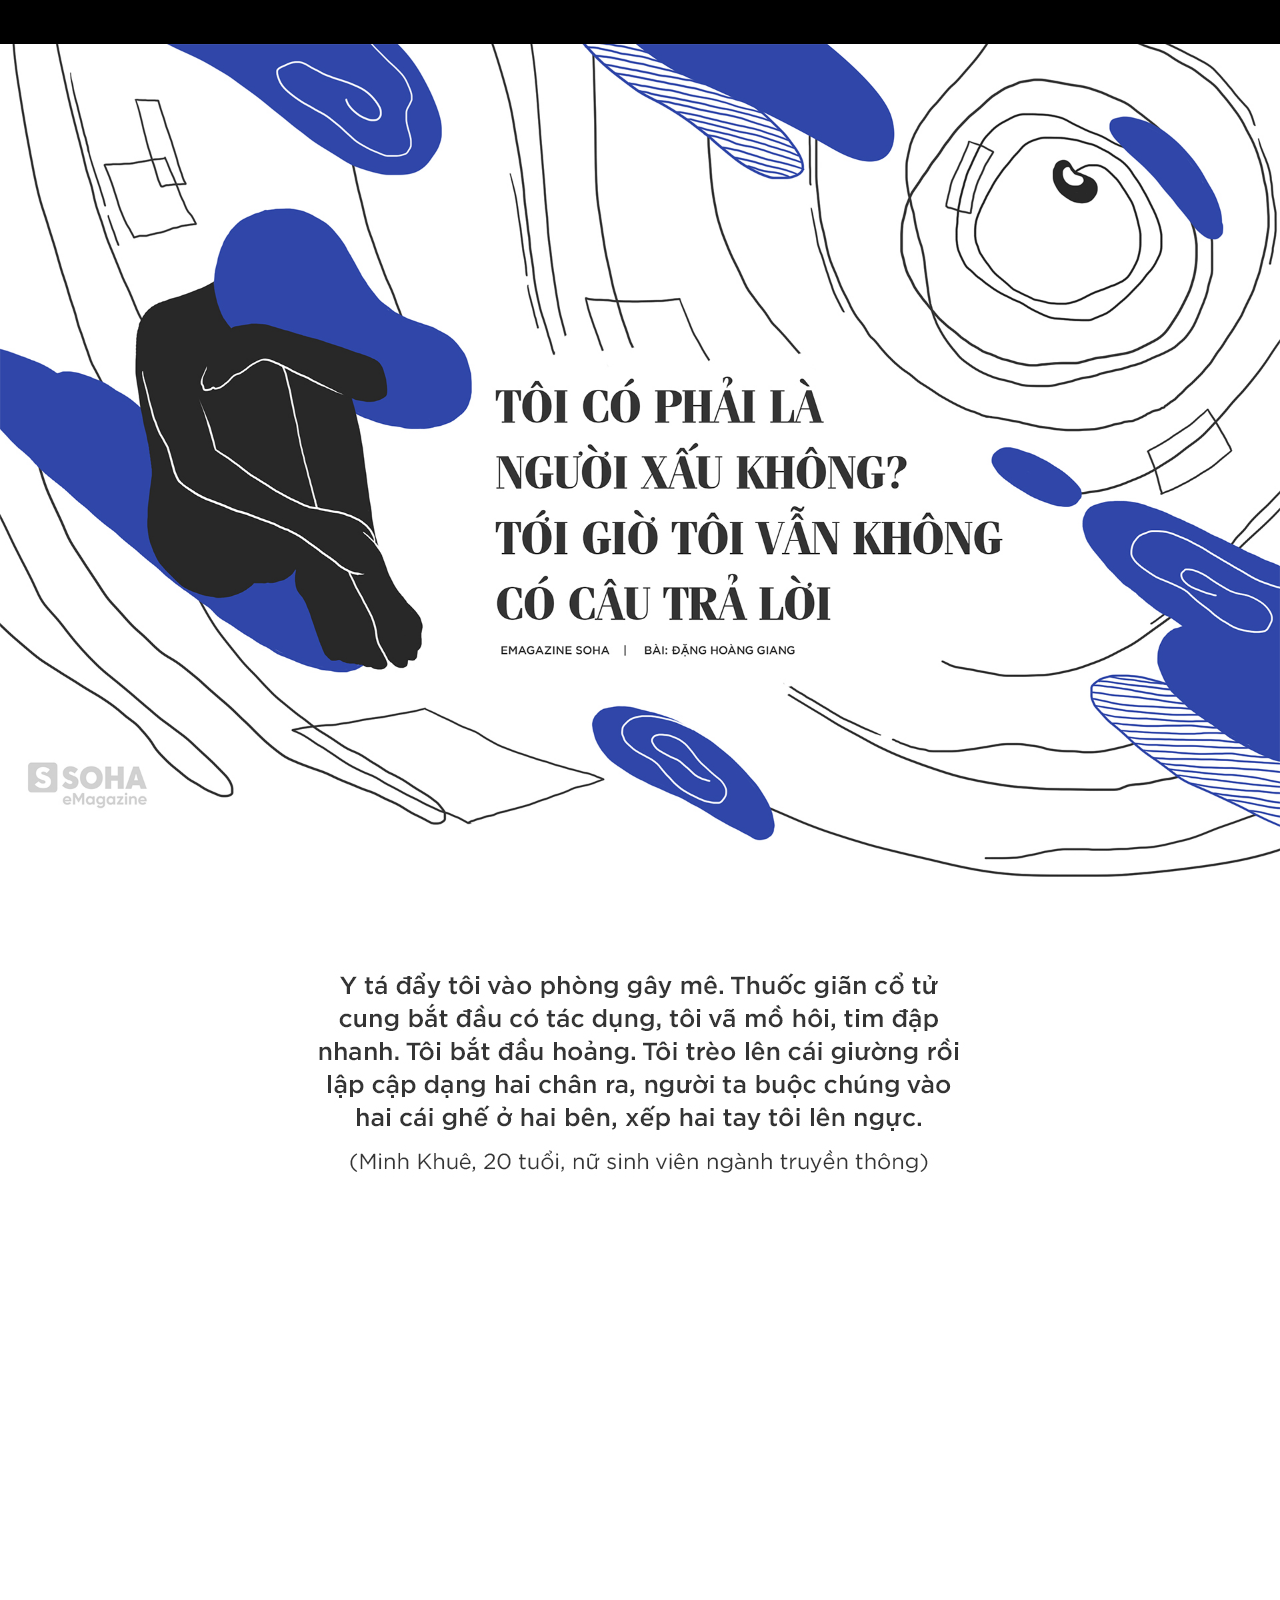
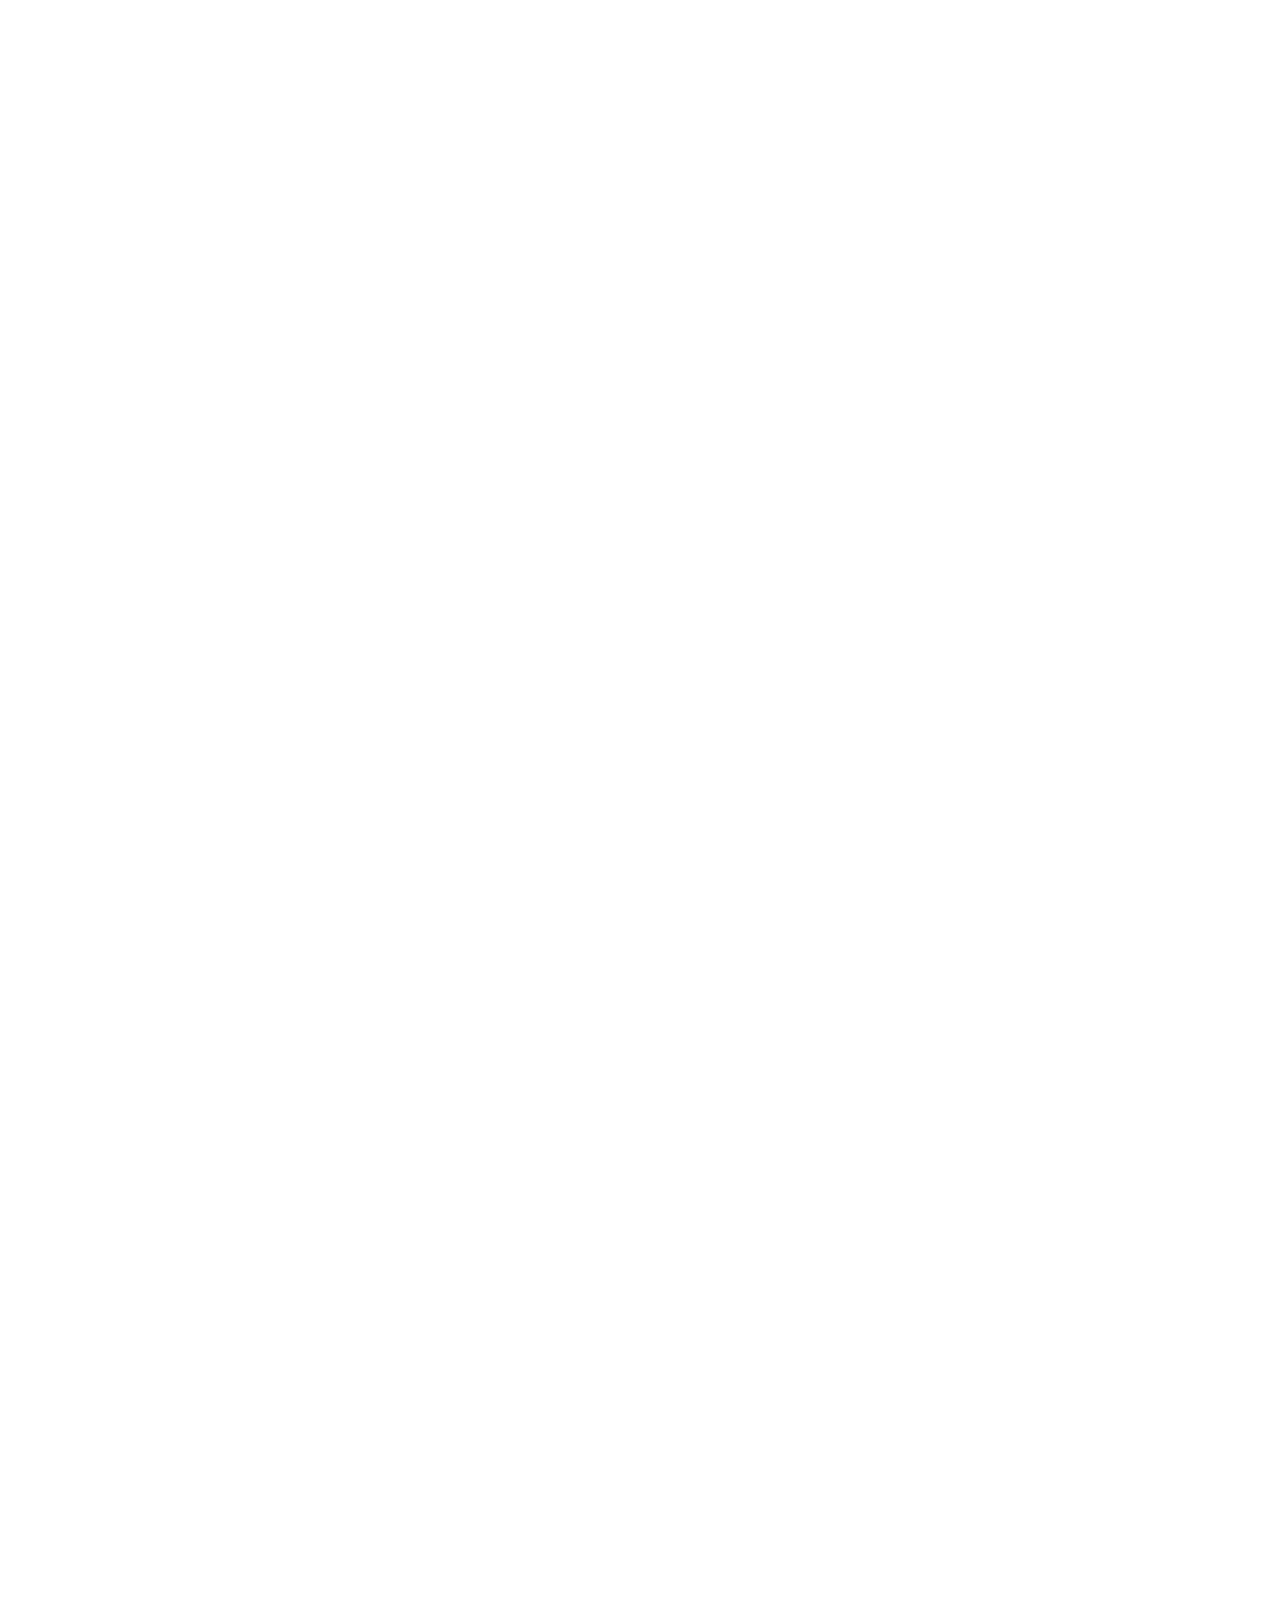
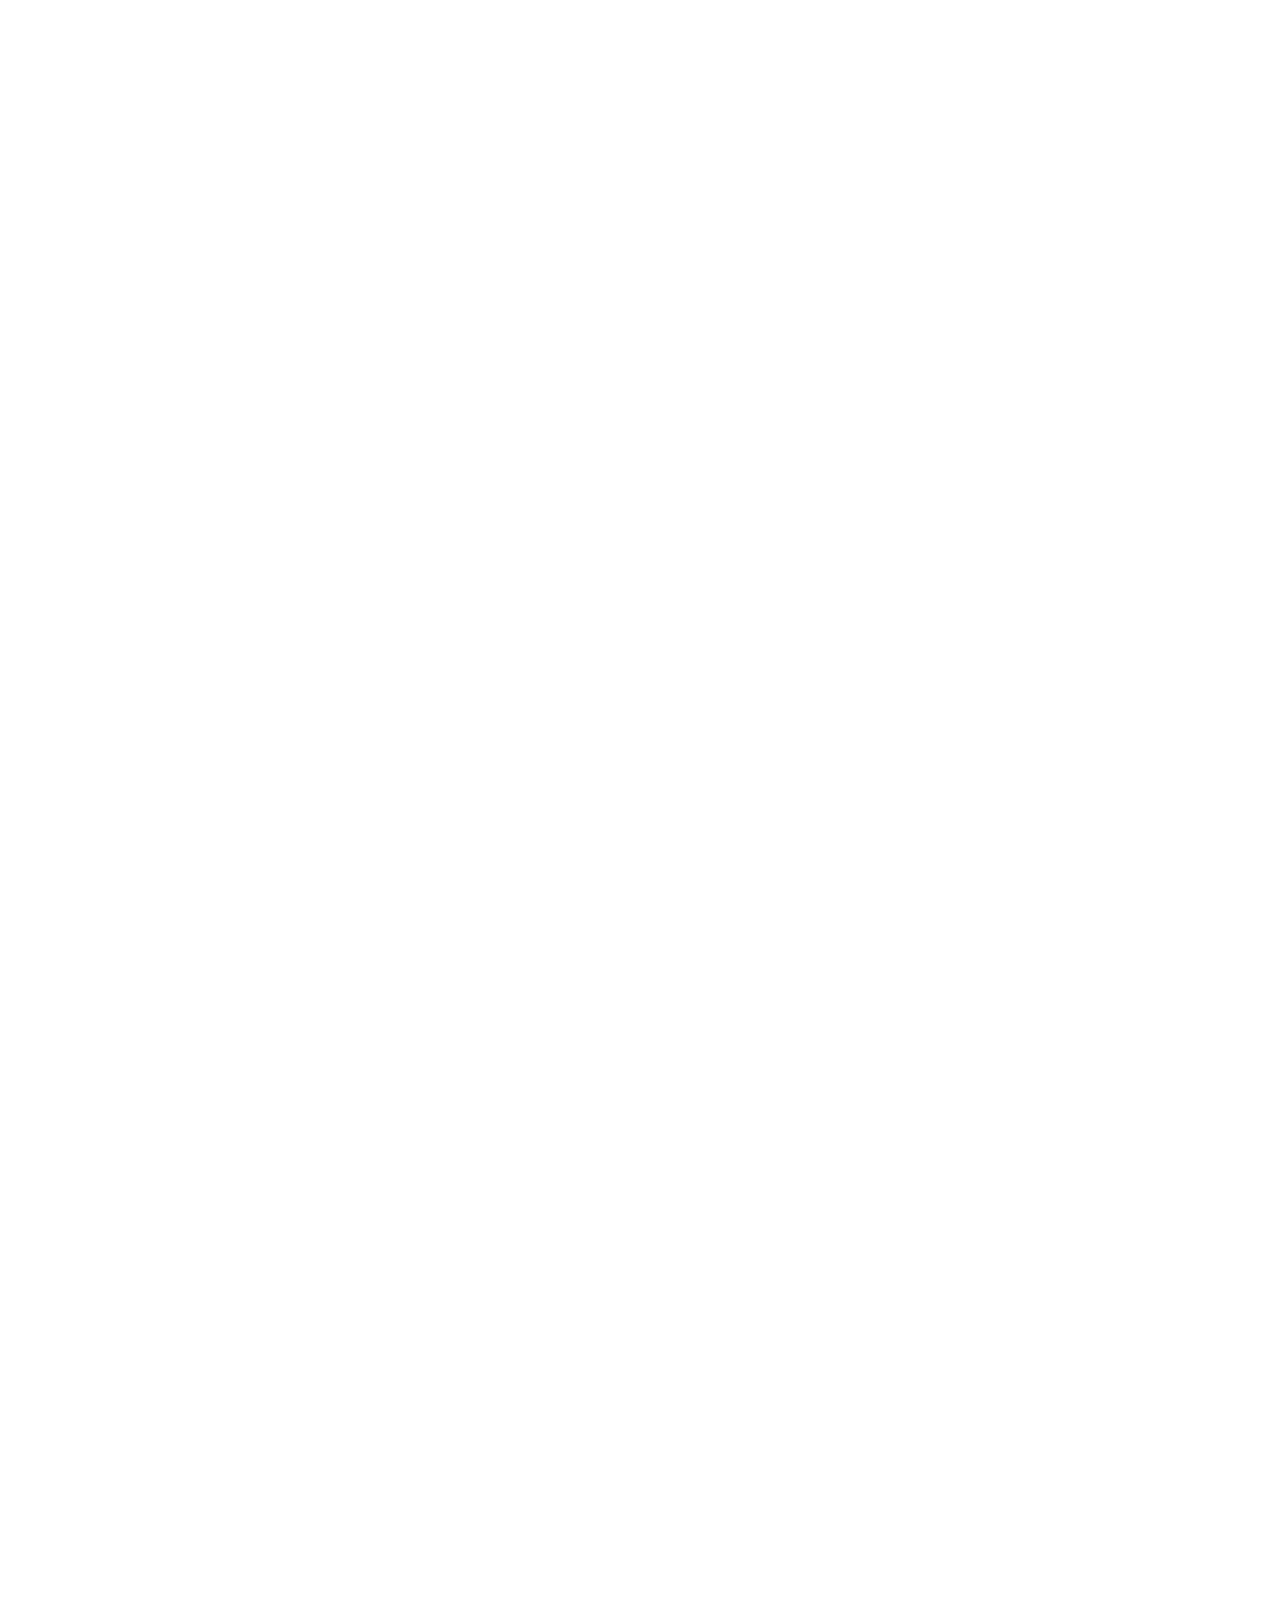
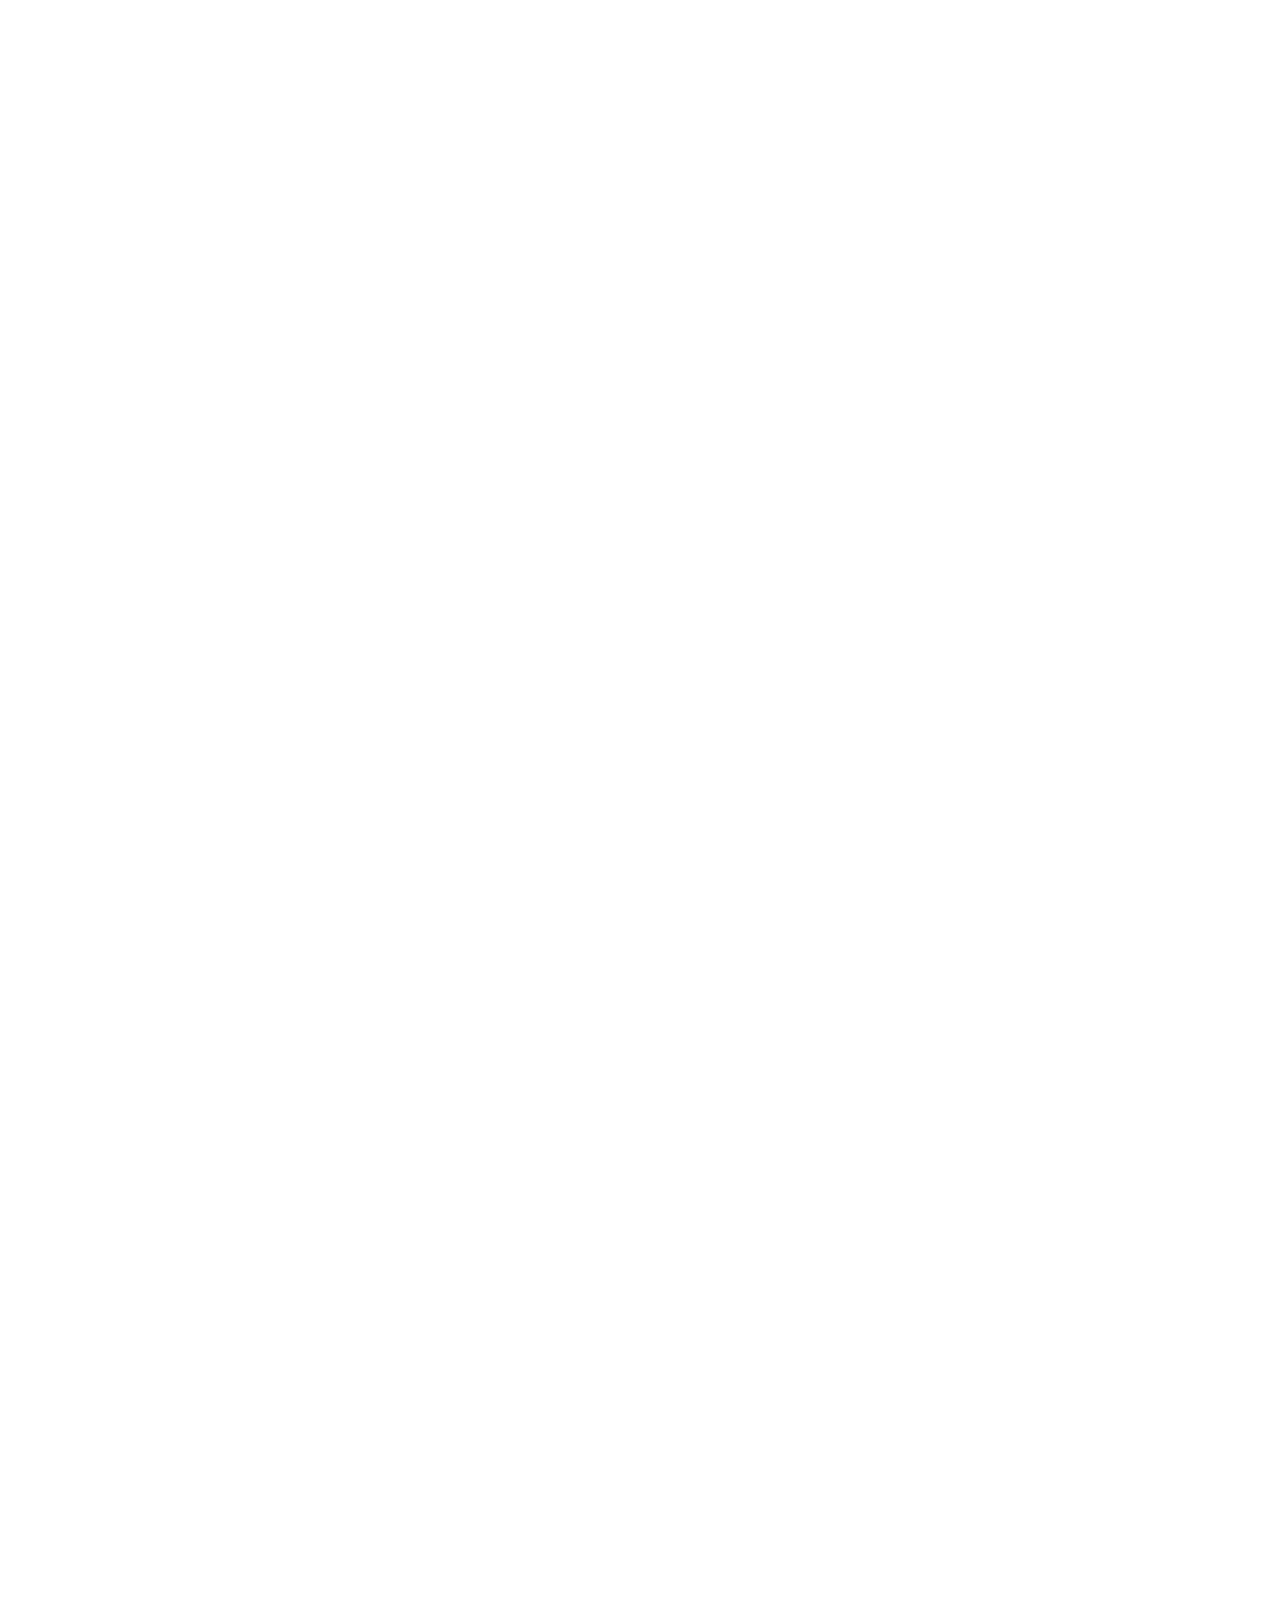
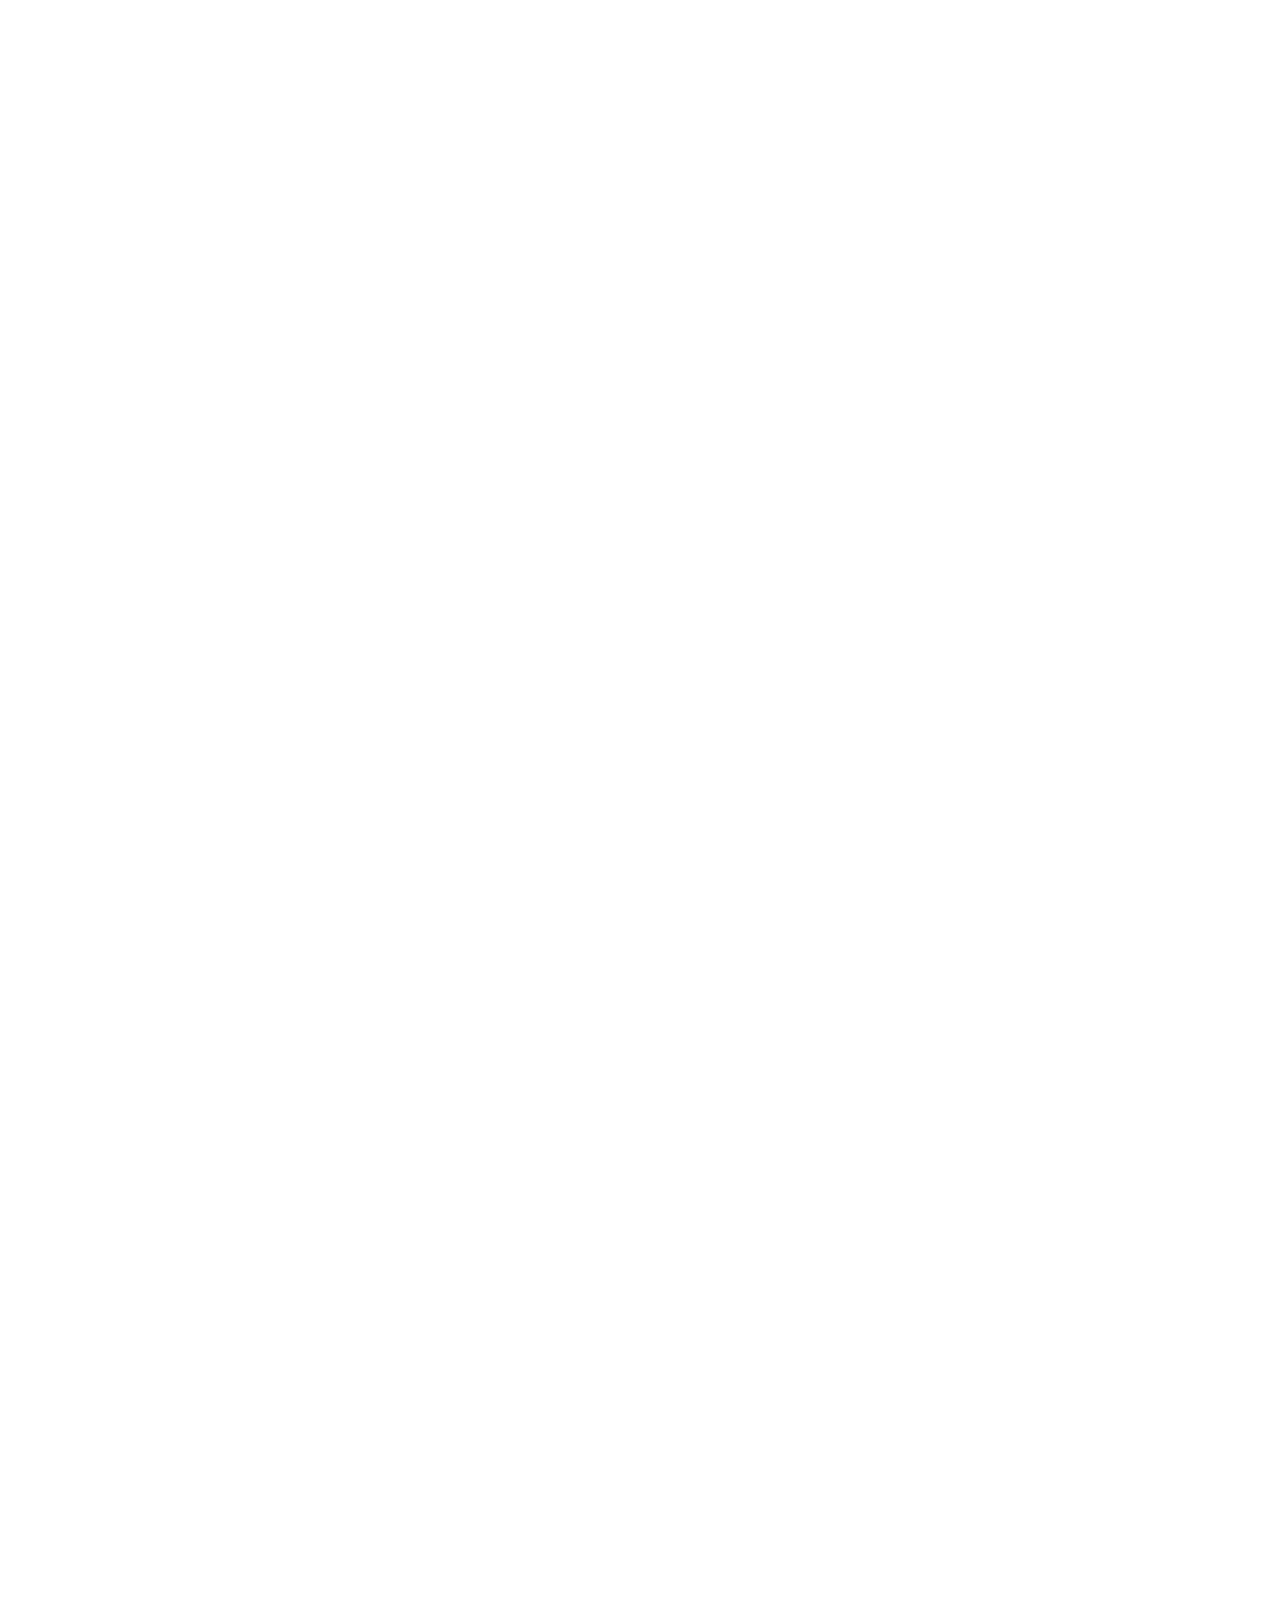
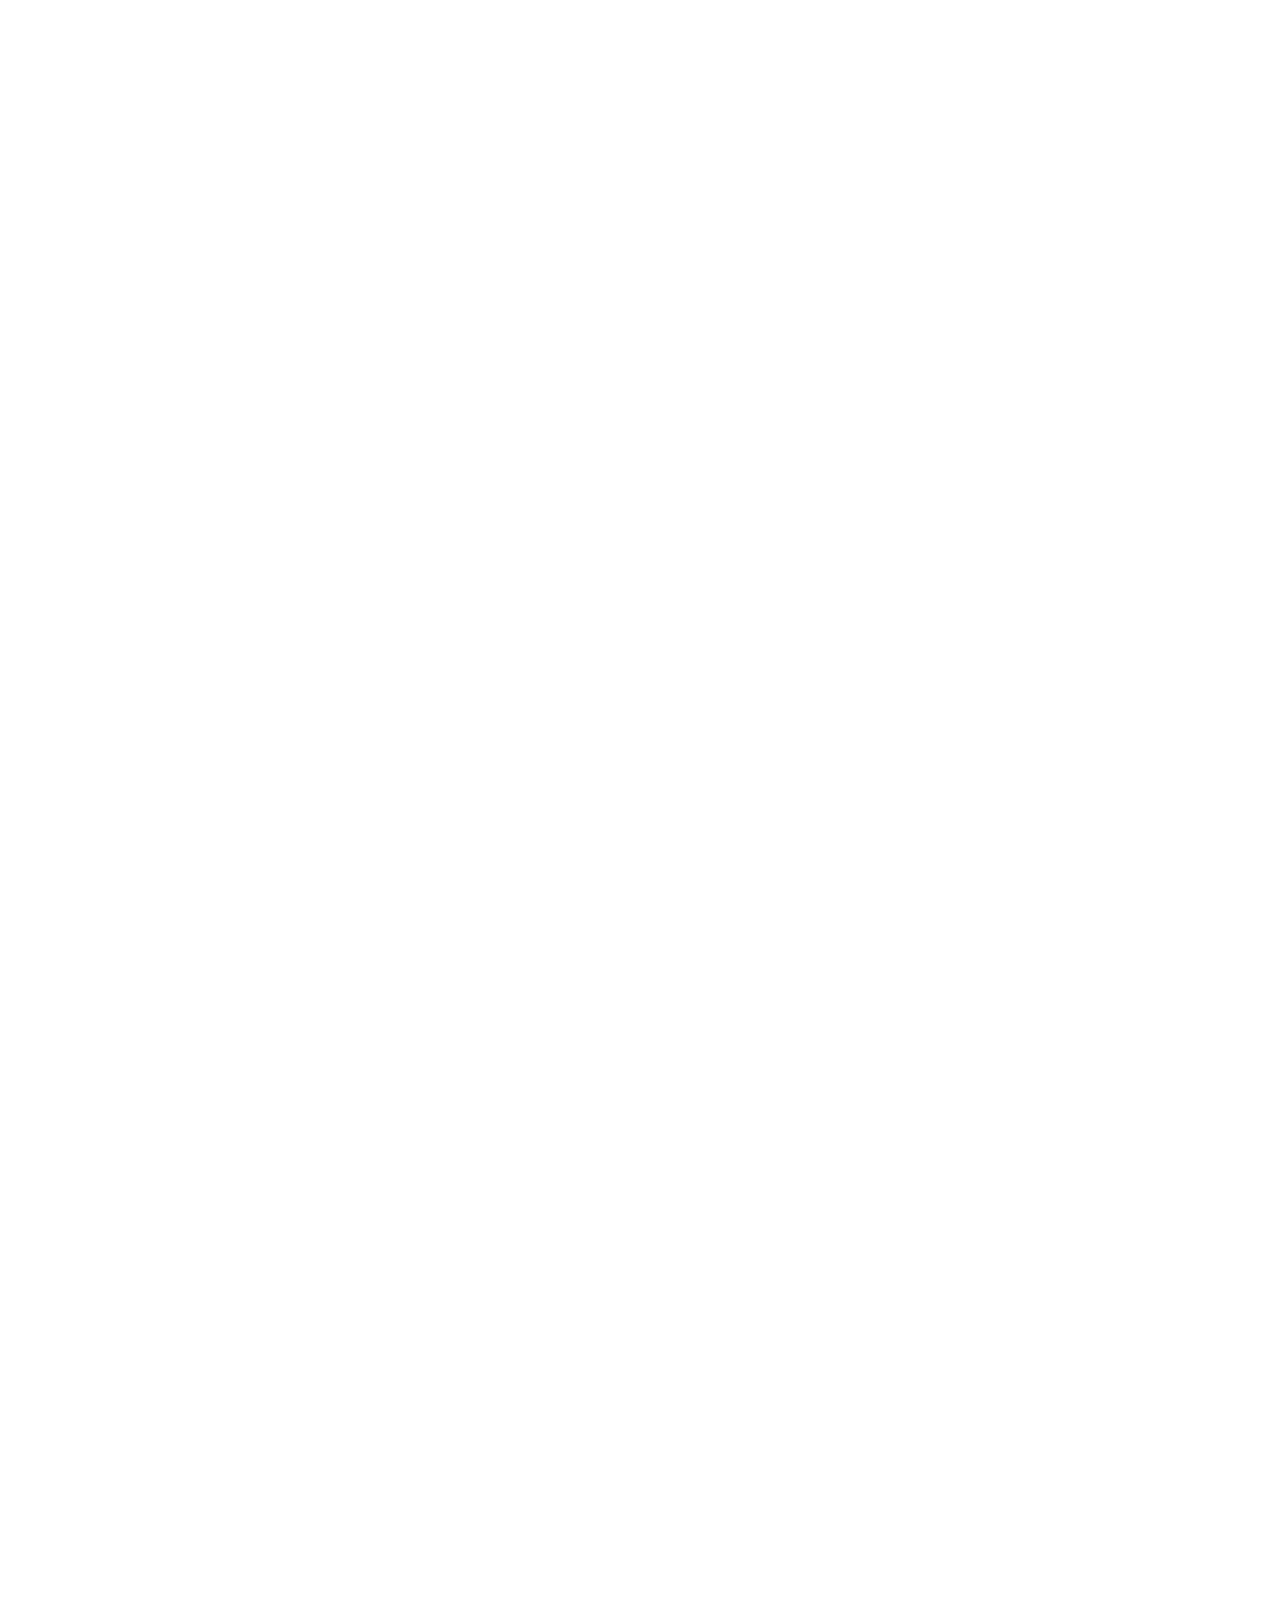
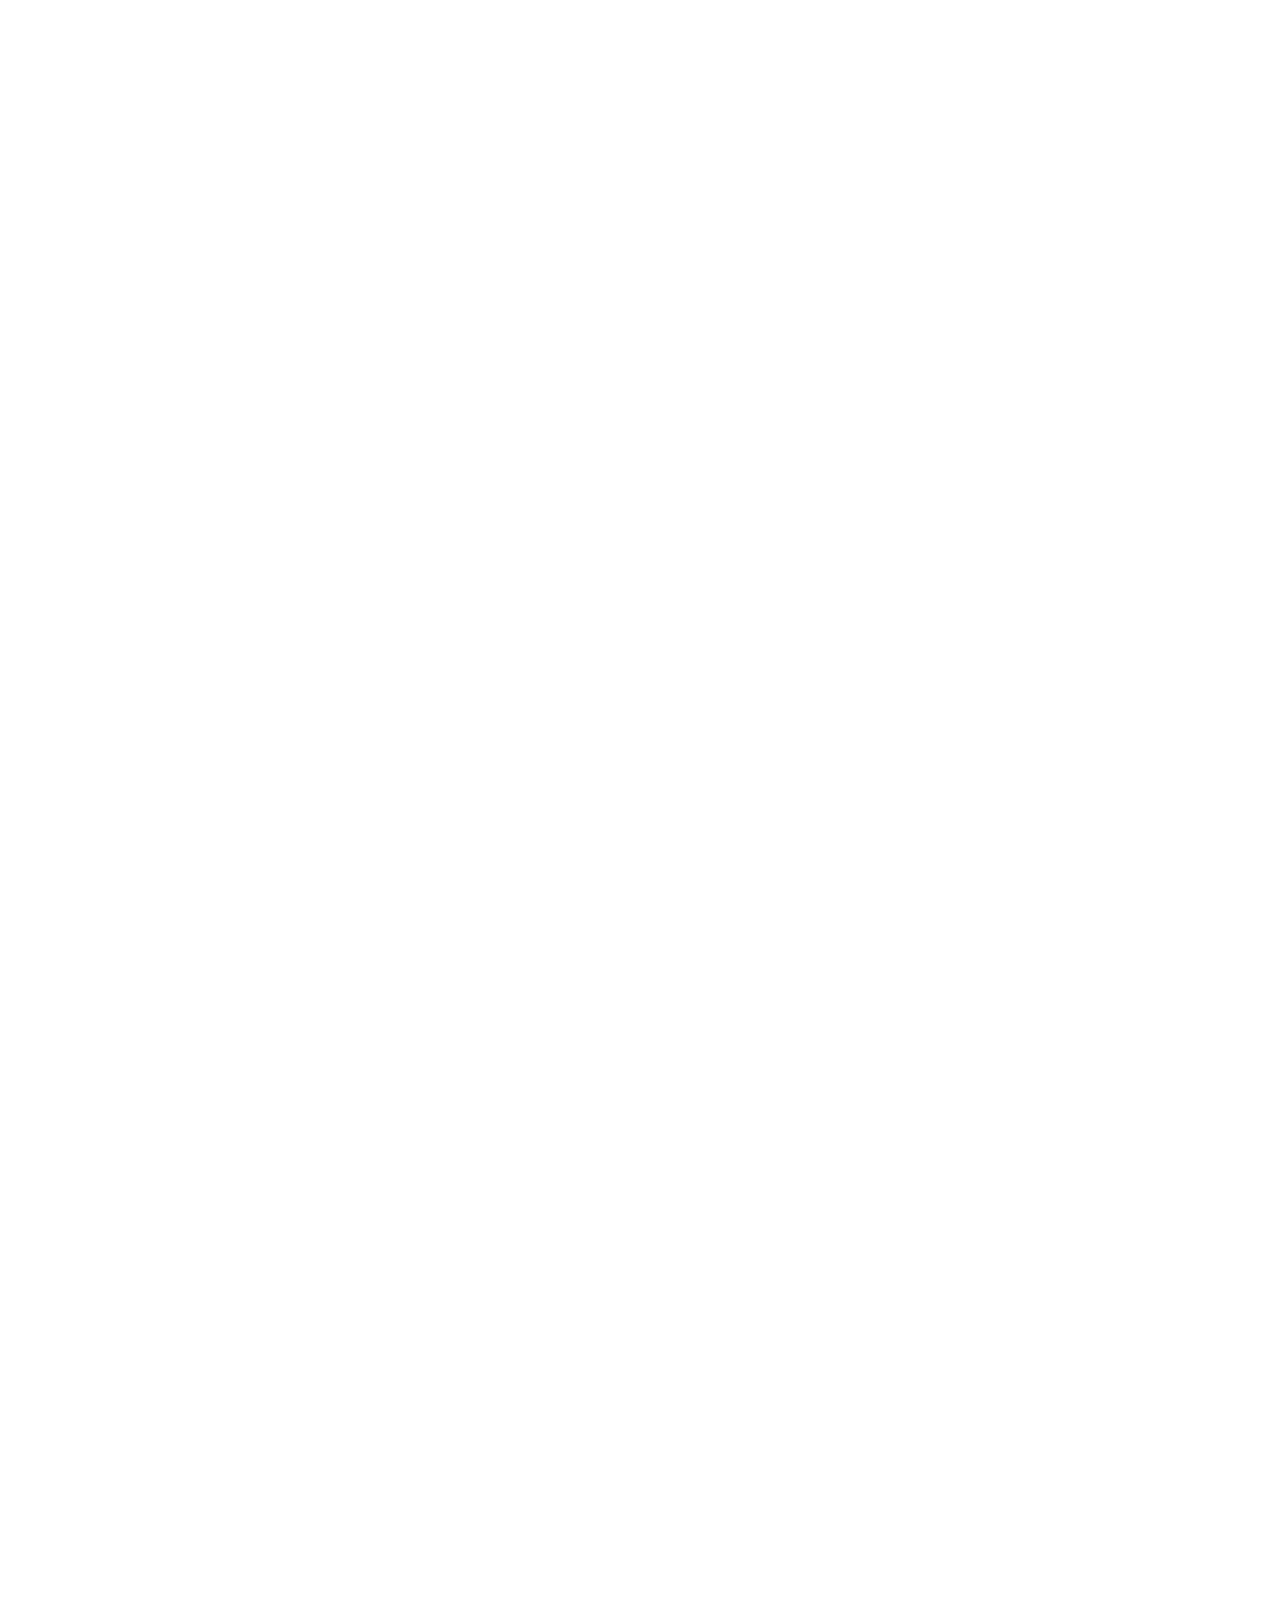
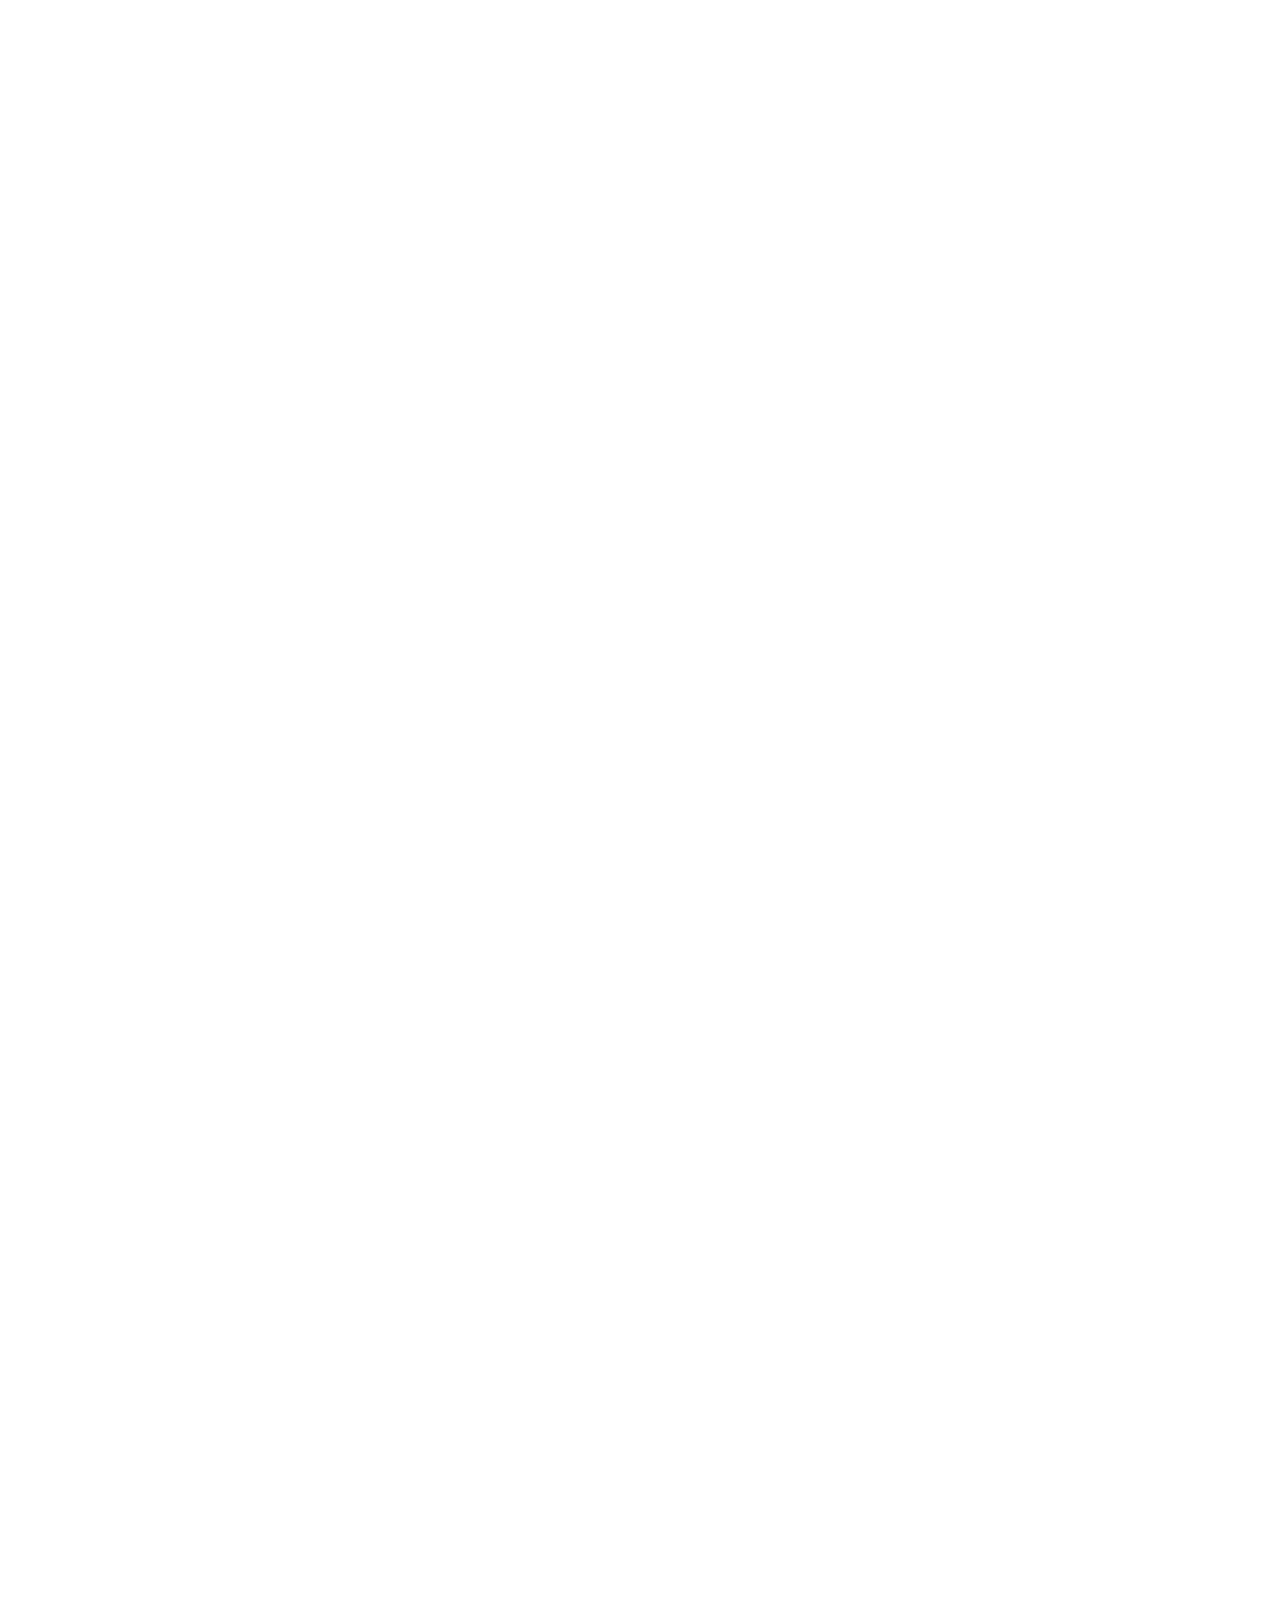
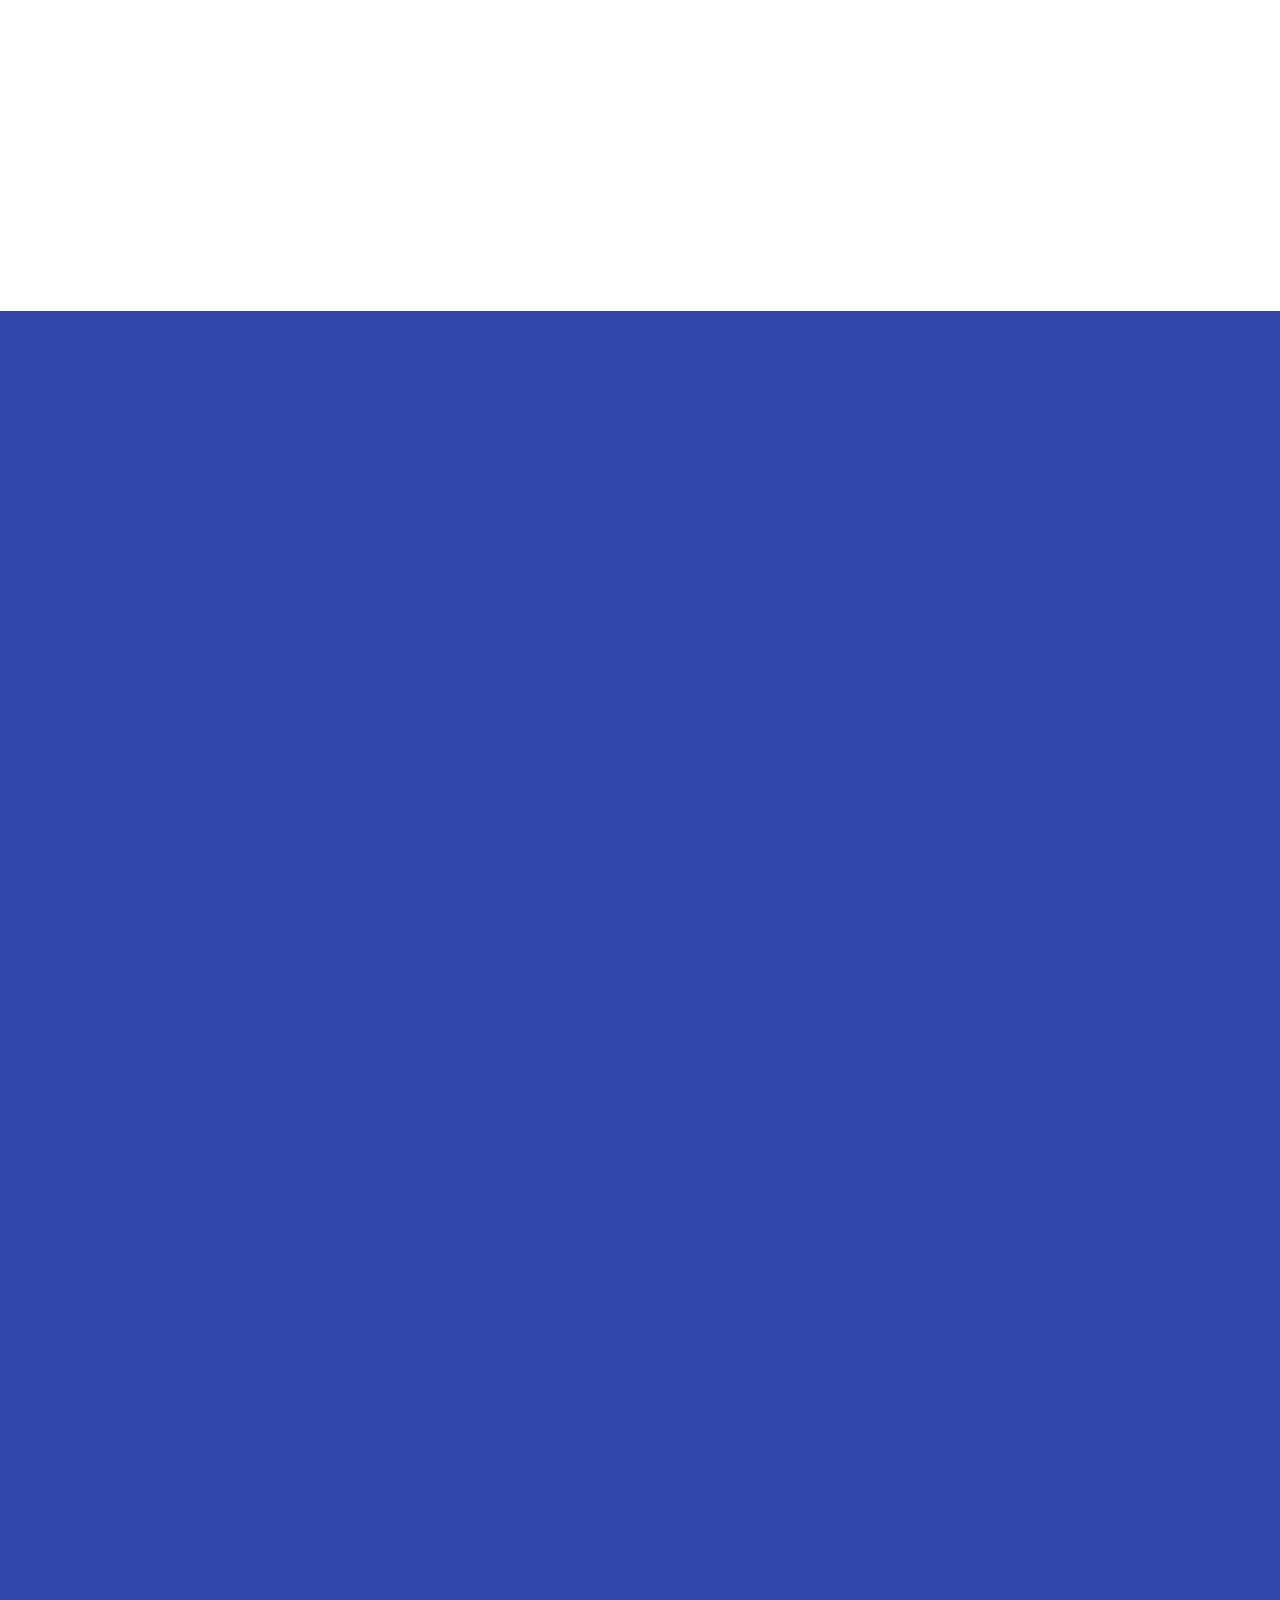
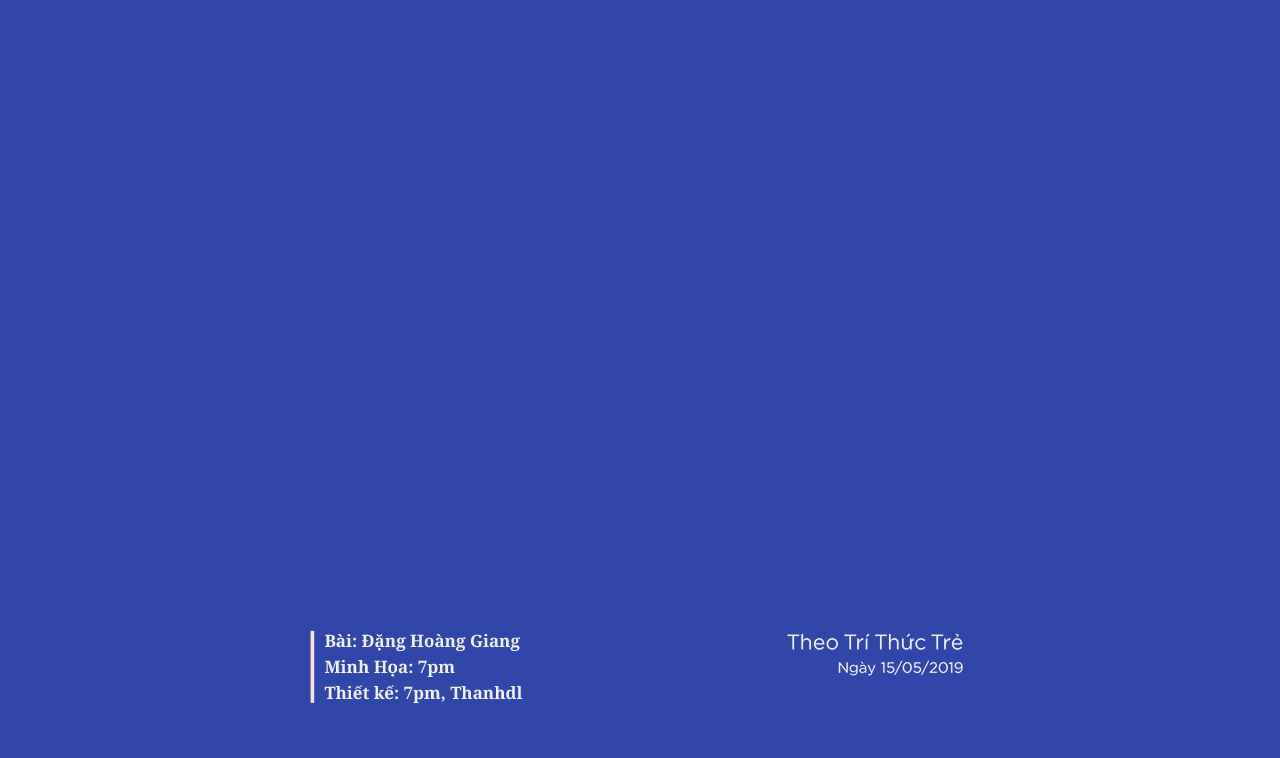
==== commit 3cd4dcec: "z" ====
--- a/web/index.html
+++ b/web/index.html
@@ -88,7 +88,7 @@
 
                     <p class="wow fadeInUp" data-wow-duration="1s">Mẹ im lặng.</p>
 
-                    <p class="wow fadeInUp" data-wow-duration="1s">“Theo kiểu của mẹ thì thằng Hưng phải cưới đến ba vợ rồi.” Thằng Hưng, em tôi, kém tôi một tuổi và tụi bạn gái của nó đã có sex hết rồi.</p>
+                    <p class="wow fadeInUp" data-wow-duration="1s">“Theo kiểu của mẹ thì thằng Thành phải cưới đến ba vợ rồi.” Thằng Thành, em tôi, kém tôi một tuổi và tụi bạn gái của nó đã có sex hết rồi.</p>
 
                     <p class="wow fadeInUp" data-wow-duration="1s">Mẹ tiếp tục ớ ra.</p>
                 </div>
@@ -96,7 +96,7 @@
                 <div class="emag-content-left w660 wow fadeInUp" data-wow-duration="1s">
                     <img src="images/img-3.jpg" alt="" class="w450">
 
-                    <p>Mấy hôm sau là sinh nhật mẹ, tôi mua tặng mẹ một cái váy. Tôi cẩn thận để túi quà lên giường. Mẹ nói:</p>
+                    <p>Mấy hôm sau là sinh nhật mẹ, tôi mua tặng mẹ một cái áo. Tôi cẩn thận để túi quà lên giường. Mẹ nói:</p>
 
                     <p>“Tao không cần của bố thí của mày. Mày đi với ai thì đi đi, đi với cái thằng nuôi mày đi.”</p>
 
